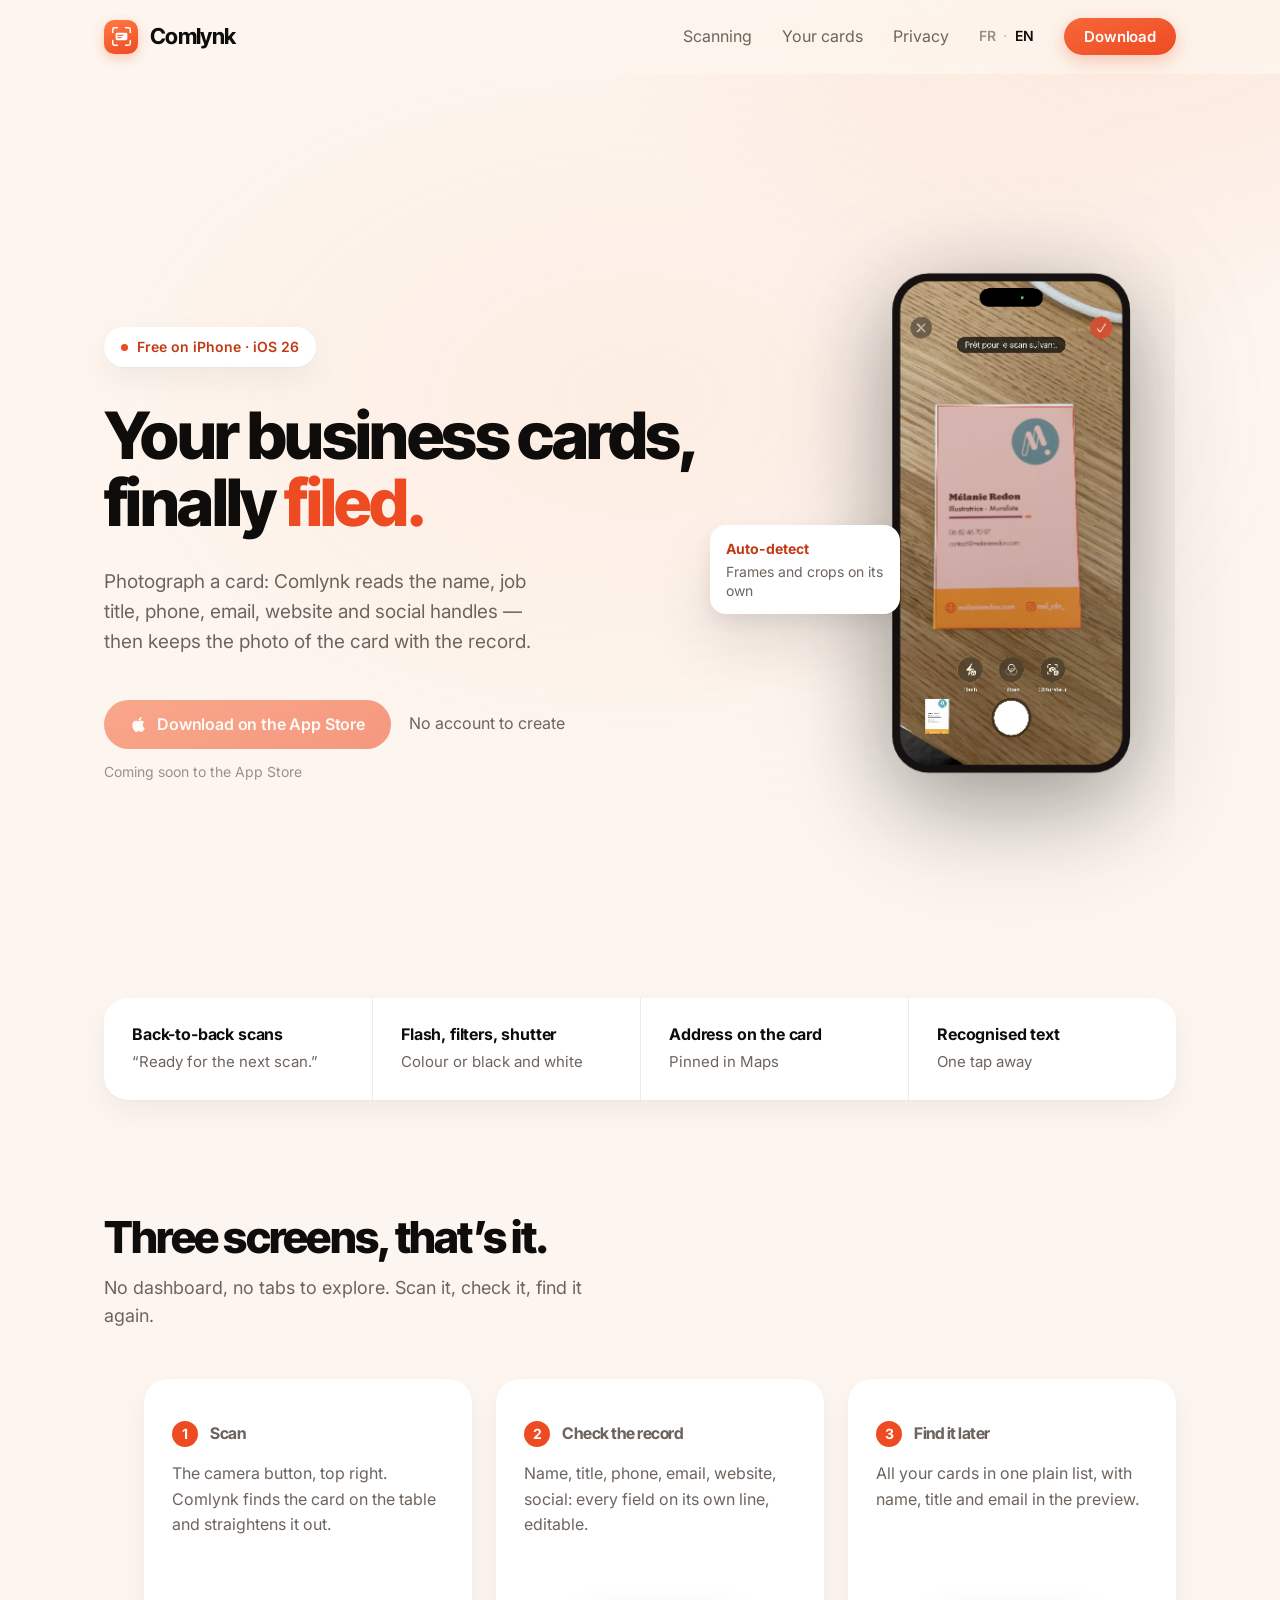
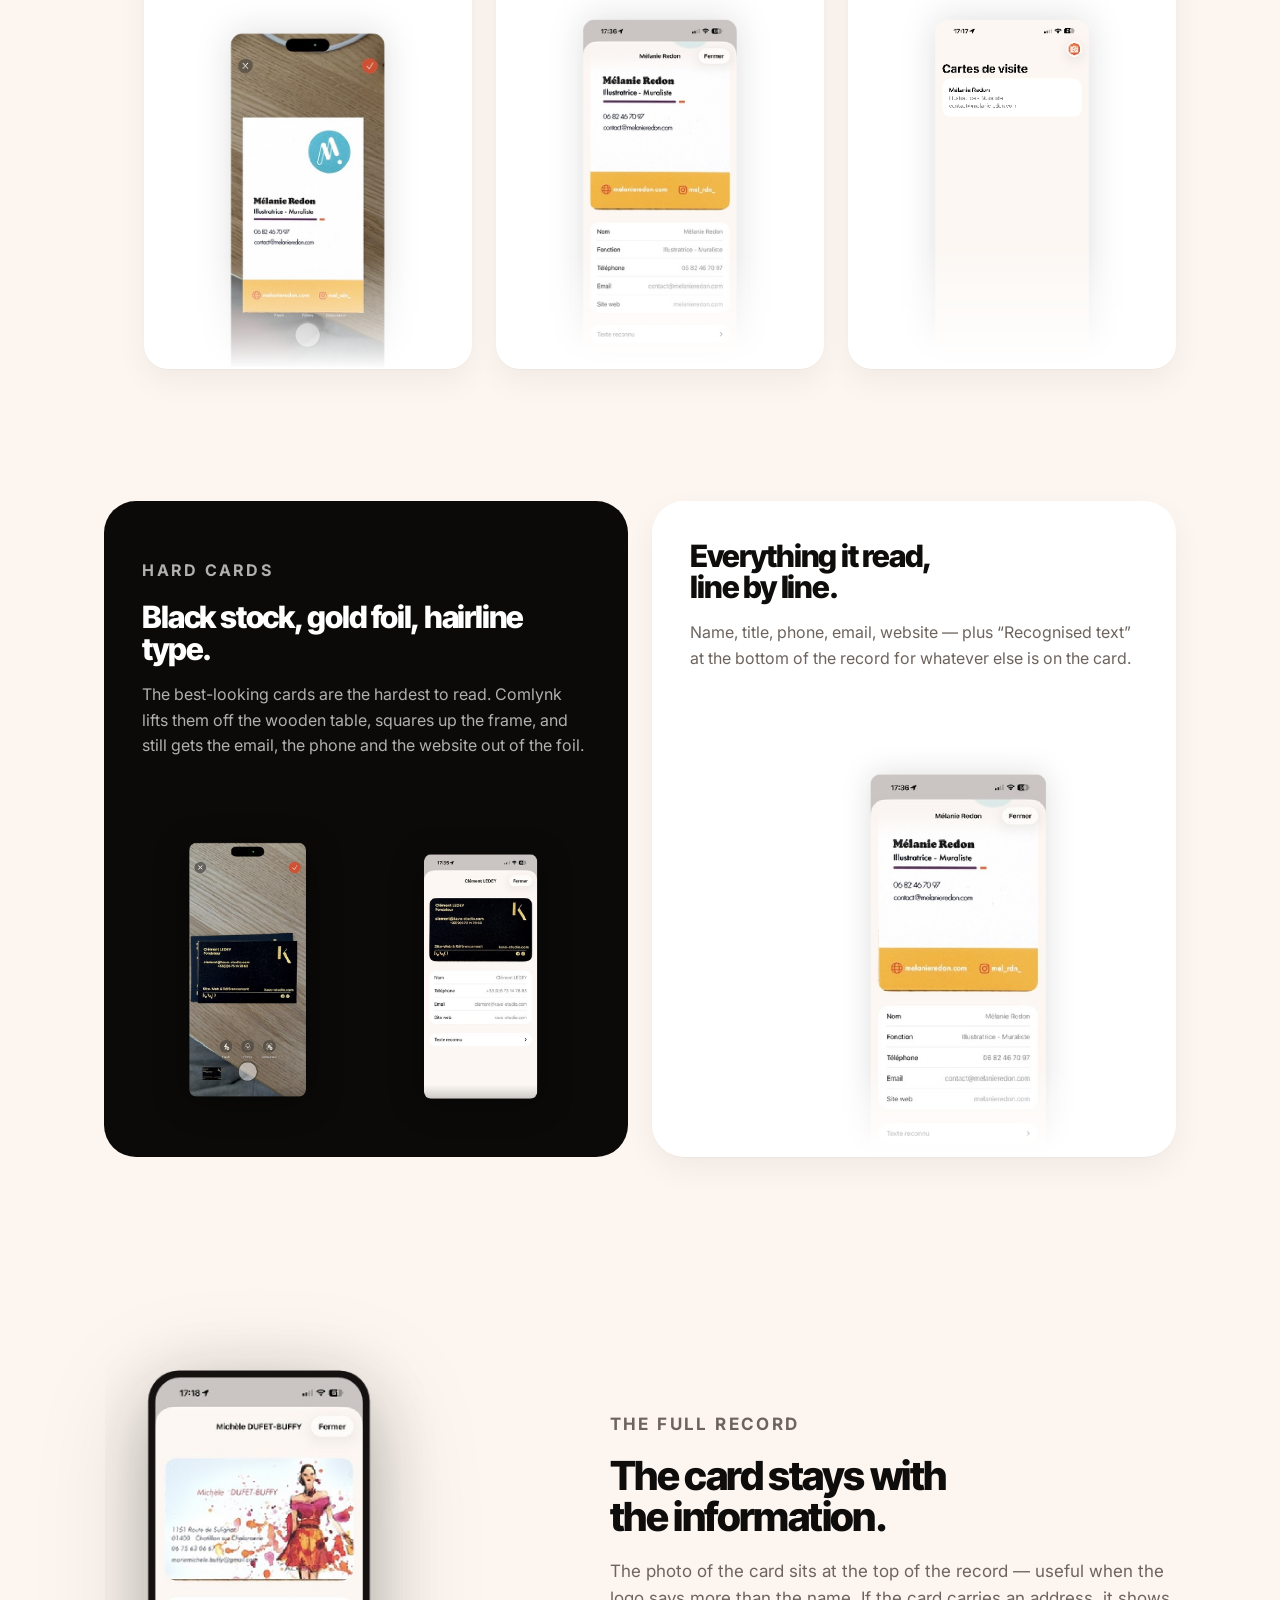
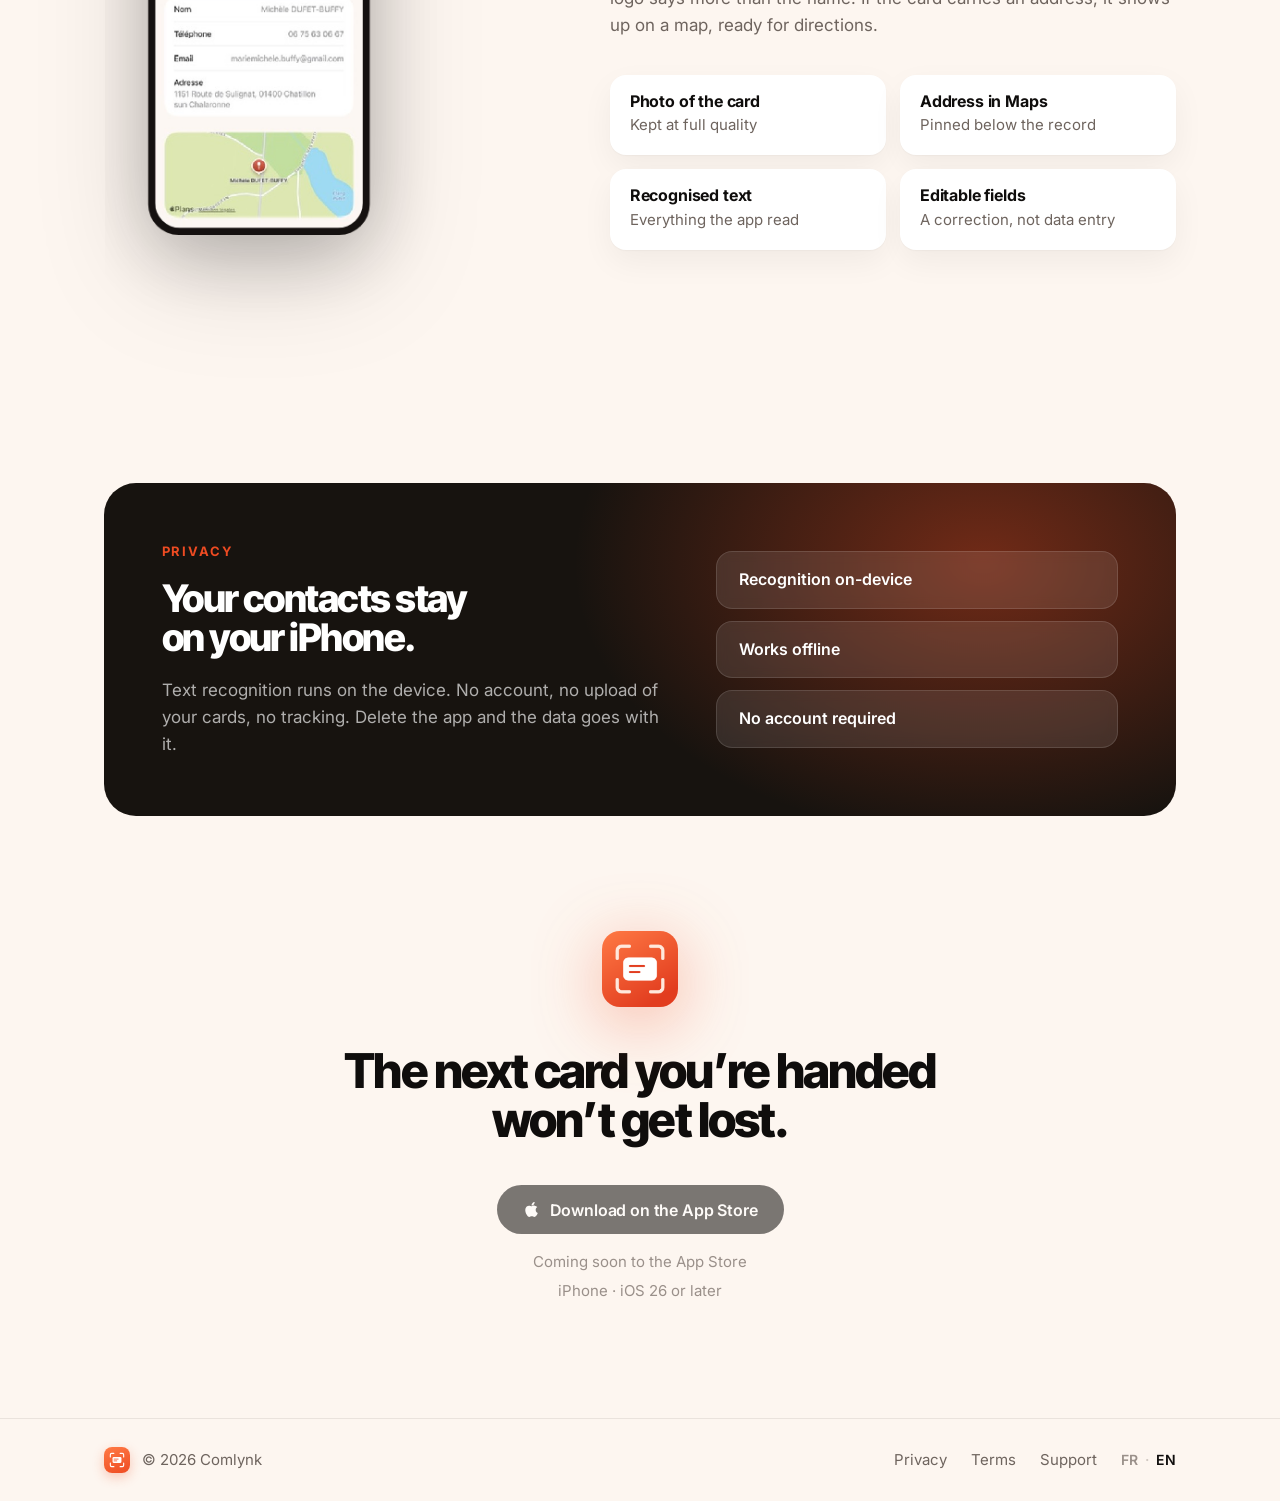
==== en/index.html @ ef7f2f1d "Landing page Comlynk en français et en anglais Site statique (HTML + CSS, sans build) destiné à GitH" ====
<!doctype html>
<html lang="en">
  <head>
    <meta charset="utf-8" />
    <meta name="viewport" content="width=device-width, initial-scale=1" />
    <title>Comlynk — Your business cards, finally filed</title>
    <meta
      name="description"
      content="Photograph a business card: Comlynk reads the name, job title, phone, email and website, then keeps the photo with the record. On iPhone, with no account."
    />

    <link rel="canonical" href="https://kesprit.github.io/comlynk/en/" />
    <link rel="alternate" hreflang="fr" href="https://kesprit.github.io/comlynk/fr/" />
    <link rel="alternate" hreflang="en" href="https://kesprit.github.io/comlynk/en/" />
    <link rel="alternate" hreflang="x-default" href="https://kesprit.github.io/comlynk/" />

    <meta property="og:type" content="website" />
    <meta property="og:locale" content="en_GB" />
    <meta property="og:locale:alternate" content="fr_FR" />
    <meta property="og:site_name" content="Comlynk" />
    <meta property="og:title" content="Comlynk — Your business cards, finally filed" />
    <meta
      property="og:description"
      content="Photograph a card: Comlynk reads the name, job title, phone, email and website, then keeps the photo of the card with the record."
    />
    <meta property="og:url" content="https://kesprit.github.io/comlynk/en/" />
    <meta property="og:image" content="https://kesprit.github.io/comlynk/assets/img/og-en.png" />
    <meta property="og:image:width" content="1200" />
    <meta property="og:image:height" content="630" />
    <meta name="twitter:card" content="summary_large_image" />

    <meta name="theme-color" content="#fdf6f0" />
    <link rel="icon" href="../favicon.png" sizes="32x32" />
    <link rel="apple-touch-icon" href="../assets/img/apple-touch-icon.png" />

    <link rel="preconnect" href="https://fonts.googleapis.com" />
    <link rel="preconnect" href="https://fonts.gstatic.com" crossorigin />
    <link
      href="https://fonts.googleapis.com/css2?family=Inter+Tight:wght@700;800&family=Inter:wght@400;500;600;700&display=swap"
      rel="stylesheet"
    />
    <link rel="stylesheet" href="../assets/css/site.css" />
  </head>

  <body>
    <a class="skip-link" href="#main">Skip to content</a>

    <!-- ===================================================================
         En-tête
         =================================================================== -->
    <header class="site-header">
      <div class="container header-inner">
        <a class="brand" href="./" aria-label="Comlynk, home">
          <span class="brand-mark" aria-hidden="true">
            <svg viewBox="14 14 72 72" fill="none" xmlns="http://www.w3.org/2000/svg">
              <g stroke="#fff" stroke-width="5" stroke-linecap="round" stroke-linejoin="round">
                <path d="M20 36V26a6 6 0 0 1 6-6h10" />
                <path d="M64 20h10a6 6 0 0 1 6 6v10" />
                <path d="M80 64v10a6 6 0 0 1-6 6H64" />
                <path d="M36 80H26a6 6 0 0 1-6-6V64" />
              </g>
              <rect x="30" y="37" width="40" height="26" rx="5" fill="#fff" />
              <path
                d="M37 46h18M37 54h12"
                stroke="#ee4b22"
                stroke-width="3.4"
                stroke-linecap="round"
              />
            </svg>
          </span>
          <span>Comlynk</span>
        </a>

        <nav class="site-nav" aria-label="Primary">
          <a class="nav-link" href="#scanning">Scanning</a>
          <a class="nav-link" href="#cards">Your cards</a>
          <a class="nav-link" href="#privacy">Privacy</a>

          <p class="lang">
            <a href="../fr/" hreflang="fr" lang="fr">FR</a>
            <span class="sep" aria-hidden="true">·</span>
            <span aria-current="true">EN</span>
          </p>

          <a class="btn btn--primary btn--small" href="#download">Download</a>
        </nav>
      </div>
    </header>

    <main id="main">
      <!-- =================================================================
           Héro
           ================================================================= -->
      <section class="hero">
        <div class="container hero-grid">
          <div class="hero-copy">
            <p class="badge">Free on iPhone · iOS 26</p>

            <h1>Your business cards,<br />finally <span class="accent">filed.</span></h1>

            <p class="hero-lede">
              Photograph a card: Comlynk reads the name, job title, phone, email, website and
              social handles — then keeps the photo of the card with the record.
            </p>

            <div class="hero-cta">
              <button class="btn btn--primary" type="button" data-store disabled>
                <svg viewBox="0 0 384 512" fill="currentColor" aria-hidden="true">
                  <path
                    d="M318.7 268.7c-.2-36.7 16.4-64.4 50-84.8-18.8-26.9-47.2-41.7-84.7-44.6-35.5-2.8-74.3 20.7-88.5 20.7-15 0-49.4-19.7-76.4-19.7C63.3 141.2 4 184.8 4 273.5q0 39.3 14.4 81.2c12.8 36.7 59 126.7 107.2 125.2 25.2-.6 43-17.9 75.8-17.9 31.8 0 48.3 17.9 76.4 17.9 48.6-.7 90.4-82.5 102.6-119.3-65.2-30.7-61.7-90-61.7-91.9zm-56.6-164.2c27.3-32.4 24.8-61.9 24-72.5-24.1 1.4-52 16.4-67.9 34.9-17.5 19.8-27.8 44.3-25.6 71.9 26.1 2 49.9-11.4 69.5-34.3z"
                  />
                </svg>
                Download on the App Store
              </button>
              <p class="cta-note">No account to create</p>
            </div>

            <p class="cta-soon" data-store-soon>Coming soon to the App Store</p>
          </div>

          <div class="hero-media">
            <img
              src="../assets/img/hero-scan.png"
              width="447"
              height="806"
              alt="An iPhone photographs a business card lying on a wooden table; Comlynk detects the card and shows “Ready for the next scan”."
              fetchpriority="high"
            />
            <p class="hero-tip">
              <strong>Auto-detect</strong>
              <span>Frames and crops on its own</span>
            </p>
          </div>
        </div>
      </section>

      <!-- =================================================================
           Bande de spécifications
           ================================================================= -->
      <section class="specs">
        <div class="container">
          <ul class="spec-grid">
            <li>
              <h3>Back-to-back scans</h3>
              <p>“Ready for the next scan.”</p>
            </li>
            <li>
              <h3>Flash, filters, shutter</h3>
              <p>Colour or black and white</p>
            </li>
            <li>
              <h3>Address on the card</h3>
              <p>Pinned in Maps</p>
            </li>
            <li>
              <h3>Recognised text</h3>
              <p>One tap away</p>
            </li>
          </ul>
        </div>
      </section>

      <!-- =================================================================
           Trois écrans
           ================================================================= -->
      <section class="steps" id="scanning">
        <div class="container">
          <h2 class="section-title">Three screens, that’s it.</h2>
          <p class="section-sub">
            No dashboard, no tabs to explore. Scan it, check it, find it again.
          </p>

          <ol class="step-grid">
            <li class="step-card">
              <p class="step-head"><span class="step-num" aria-hidden="true">1</span>Scan</p>
              <p>
                The camera button, top right. Comlynk finds the card on the table and straightens
                it out.
              </p>
              <figure class="step-shot">
                <img
                  src="../assets/img/step-scan.png"
                  width="285"
                  height="445"
                  alt="The scanning screen: a white business card on a wooden table, outlined by the app."
                  loading="lazy"
                />
              </figure>
            </li>

            <li class="step-card">
              <p class="step-head">
                <span class="step-num" aria-hidden="true">2</span>Check the record
              </p>
              <p>
                Name, title, phone, email, website, social: every field on its own line, editable.
              </p>
              <figure class="step-shot">
                <img
                  src="../assets/img/step-record.png"
                  width="285"
                  height="462"
                  alt="A contact record: the photo of the card at the top, then the name, job title, phone, email and website."
                  loading="lazy"
                />
              </figure>
            </li>

            <li class="step-card">
              <p class="step-head">
                <span class="step-num" aria-hidden="true">3</span>Find it later
              </p>
              <p>All your cards in one plain list, with name, title and email in the preview.</p>
              <figure class="step-shot">
                <img
                  src="../assets/img/step-list.png"
                  width="285"
                  height="462"
                  alt="The business card list: each row shows the name, job title and email."
                  loading="lazy"
                />
              </figure>
            </li>
          </ol>
        </div>
      </section>

      <!-- =================================================================
           Cartes difficiles + texte reconnu
           ================================================================= -->
      <section class="reading">
        <div class="container reading-grid">
          <article class="panel panel-dark">
            <p class="eyebrow">Hard cards</p>
            <h2>Black stock, gold foil, hairline type.</h2>
            <p>
              The best-looking cards are the hardest to read. Comlynk lifts them off the wooden
              table, squares up the frame, and still gets the email, the phone and the website out
              of the foil.
            </p>
            <div class="panel-shots">
              <img
                src="../assets/img/hard-scan.png"
                width="320"
                height="537"
                alt="Scanning a black business card with gold lettering, lying on a wooden table."
                loading="lazy"
              />
              <img
                src="../assets/img/hard-record.png"
                width="332"
                height="537"
                alt="The resulting record: name, phone, email and website pulled out of the gold-foil card."
                loading="lazy"
              />
            </div>
          </article>

          <article class="panel panel-light">
            <h2>Everything it read,<br />line by line.</h2>
            <p>
              Name, title, phone, email, website — plus “Recognised text” at the bottom of the
              record for whatever else is on the card.
            </p>
            <div class="panel-shots panel-shots--single">
              <img
                src="../assets/img/record-full.png"
                width="364"
                height="591"
                alt="A full record with the photo of the card, the detected fields and the “Recognised text” link."
                loading="lazy"
              />
            </div>
          </article>
        </div>
      </section>

      <!-- =================================================================
           La fiche complète
           ================================================================= -->
      <section class="record" id="cards">
        <div class="container record-grid">
          <figure class="record-media">
            <img
              src="../assets/img/record-map.png"
              width="411"
              height="752"
              alt="A record showing the photo of an illustrated card, the contact details, then the address pinned on a map."
              loading="lazy"
            />
          </figure>

          <div class="record-copy">
            <p class="eyebrow">The full record</p>
            <h2>The card stays with<br />the information.</h2>
            <p>
              The photo of the card sits at the top of the record — useful when the logo says more
              than the name. If the card carries an address, it shows up on a map, ready for
              directions.
            </p>

            <ul class="mini-grid">
              <li>
                <h3>Photo of the card</h3>
                <p>Kept at full quality</p>
              </li>
              <li>
                <h3>Address in Maps</h3>
                <p>Pinned below the record</p>
              </li>
              <li>
                <h3>Recognised text</h3>
                <p>Everything the app read</p>
              </li>
              <li>
                <h3>Editable fields</h3>
                <p>A correction, not data entry</p>
              </li>
            </ul>
          </div>
        </div>
      </section>

      <!-- =================================================================
           Confidentialité
           ================================================================= -->
      <section class="privacy" id="privacy">
        <div class="container">
          <div class="privacy-panel">
            <div>
              <p class="eyebrow">Privacy</p>
              <h2>Your contacts stay<br />on your iPhone.</h2>
              <p>
                Text recognition runs on the device. No account, no upload of your cards, no
                tracking. Delete the app and the data goes with it.
              </p>
            </div>

            <ul class="chips">
              <li>Recognition on-device</li>
              <li>Works offline</li>
              <li>No account required</li>
            </ul>
          </div>
        </div>
      </section>

      <!-- =================================================================
           Appel final
           ================================================================= -->
      <section class="final" id="download">
        <div class="container">
          <img
            class="final-icon"
            src="../assets/img/icon-512.png"
            width="512"
            height="512"
            alt=""
            loading="lazy"
          />

          <h2>The next card you’re handed<br />won’t get lost.</h2>

          <button class="btn btn--dark" type="button" data-store disabled>
            <svg viewBox="0 0 384 512" fill="currentColor" aria-hidden="true">
              <path
                d="M318.7 268.7c-.2-36.7 16.4-64.4 50-84.8-18.8-26.9-47.2-41.7-84.7-44.6-35.5-2.8-74.3 20.7-88.5 20.7-15 0-49.4-19.7-76.4-19.7C63.3 141.2 4 184.8 4 273.5q0 39.3 14.4 81.2c12.8 36.7 59 126.7 107.2 125.2 25.2-.6 43-17.9 75.8-17.9 31.8 0 48.3 17.9 76.4 17.9 48.6-.7 90.4-82.5 102.6-119.3-65.2-30.7-61.7-90-61.7-91.9zm-56.6-164.2c27.3-32.4 24.8-61.9 24-72.5-24.1 1.4-52 16.4-67.9 34.9-17.5 19.8-27.8 44.3-25.6 71.9 26.1 2 49.9-11.4 69.5-34.3z"
              />
            </svg>
            Download on the App Store
          </button>

          <p class="final-note" data-store-soon>Coming soon to the App Store</p>
          <p class="final-note">iPhone · iOS 26 or later</p>
        </div>
      </section>
    </main>

    <!-- ===================================================================
         Pied de page
         =================================================================== -->
    <footer class="site-footer">
      <div class="container footer-inner">
        <p class="footer-brand">
          <span class="brand-mark" aria-hidden="true">
            <svg viewBox="14 14 72 72" fill="none" xmlns="http://www.w3.org/2000/svg">
              <g stroke="#fff" stroke-width="5" stroke-linecap="round" stroke-linejoin="round">
                <path d="M20 36V26a6 6 0 0 1 6-6h10" />
                <path d="M64 20h10a6 6 0 0 1 6 6v10" />
                <path d="M80 64v10a6 6 0 0 1-6 6H64" />
                <path d="M36 80H26a6 6 0 0 1-6-6V64" />
              </g>
              <rect x="30" y="37" width="40" height="26" rx="5" fill="#fff" />
              <path
                d="M37 46h18M37 54h12"
                stroke="#ee4b22"
                stroke-width="3.4"
                stroke-linecap="round"
              />
            </svg>
          </span>
          © 2026 Comlynk
        </p>

        <nav class="footer-links" aria-label="Footer">
          <a href="privacy.html">Privacy</a>
          <a href="terms.html">Terms</a>
          <a href="support.html">Support</a>
          <span class="lang">
            <a href="../fr/" hreflang="fr" lang="fr">FR</a>
            <span class="sep" aria-hidden="true">·</span>
            <span aria-current="true">EN</span>
          </span>
        </nav>
      </div>
    </footer>

    <script src="../assets/js/site.js" defer></script>
  </body>
</html>
---- assets/css/site.css ----
/* ==========================================================================
   Comlynk — landing page
   Feuille unique, sans dépendance. Ordre : tokens, base, composants,
   sections (dans l'ordre de la page), responsive.
   ========================================================================== */

/* --------------------------------------------------------------------------
   1. Tokens
   -------------------------------------------------------------------------- */

:root {
  --cream: #fdf6f0;
  --cream-warm: #fbeade;
  --white: #ffffff;

  --ink: #0f0d0c;
  --ink-soft: #6e645e;
  --ink-mute: #9a908a;

  --coral: #ee4b22;
  --coral-deep: #c13a14;
  --coral-light: #ff7a45;

  --night: #0b0a09;
  --night-soft: #17130f;

  --line: rgba(15, 13, 12, 0.08);
  --line-strong: rgba(15, 13, 12, 0.12);

  --radius-xl: 32px;
  --radius-lg: 24px;
  --radius-md: 16px;
  --radius-sm: 12px;
  --radius-pill: 999px;

  --shadow-card: 0 1px 2px rgba(15, 13, 12, 0.04), 0 12px 32px rgba(15, 13, 12, 0.05);
  --shadow-float: 0 8px 20px rgba(15, 13, 12, 0.08), 0 32px 64px rgba(15, 13, 12, 0.1);

  --container: 1120px;
  --gutter: 24px;

  --font-display: "Inter Tight", "Helvetica Neue", Helvetica, Arial, sans-serif;
  --font-body: "Inter", -apple-system, BlinkMacSystemFont, "Segoe UI", Roboto,
    Helvetica, Arial, sans-serif;

  --section-gap: clamp(72px, 9vw, 128px);
}

/* --------------------------------------------------------------------------
   2. Base
   -------------------------------------------------------------------------- */

*,
*::before,
*::after {
  box-sizing: border-box;
}

html {
  scroll-behavior: smooth;
  /* Le header collant ne doit pas masquer la cible d'une ancre. */
  scroll-padding-top: 96px;
  -webkit-text-size-adjust: 100%;
}

body {
  margin: 0;
  background: var(--cream);
  color: var(--ink);
  font-family: var(--font-body);
  font-size: 17px;
  line-height: 1.6;
  -webkit-font-smoothing: antialiased;
  -moz-osx-font-smoothing: grayscale;
  overflow-x: hidden;
}

/* Halos chauds de la maquette : un en haut à droite, un au milieu. */
body::before {
  content: "";
  position: fixed;
  inset: 0;
  z-index: -1;
  pointer-events: none;
  background:
    radial-gradient(900px 620px at 88% -4%, rgba(255, 150, 105, 0.16), transparent 62%),
    radial-gradient(1100px 700px at 50% 44%, rgba(255, 170, 120, 0.1), transparent 60%);
}

img {
  max-width: 100%;
  height: auto;
  display: block;
}

a {
  color: inherit;
  text-decoration: none;
}

h1,
h2,
h3 {
  font-family: var(--font-display);
  font-weight: 800;
  letter-spacing: -0.04em;
  line-height: 1.02;
  margin: 0;
}

p {
  margin: 0;
}

ul {
  margin: 0;
  padding: 0;
  list-style: none;
}

:focus-visible {
  outline: 3px solid var(--coral);
  outline-offset: 3px;
  border-radius: 4px;
}

.container {
  width: 100%;
  max-width: var(--container);
  margin-inline: auto;
  padding-inline: var(--gutter);
}

.skip-link {
  position: absolute;
  left: -9999px;
  top: 0;
  z-index: 100;
  background: var(--ink);
  color: var(--white);
  padding: 12px 18px;
  border-radius: 0 0 var(--radius-sm) 0;
  font-weight: 600;
}

.skip-link:focus {
  left: 0;
}

.visually-hidden {
  position: absolute;
  width: 1px;
  height: 1px;
  margin: -1px;
  padding: 0;
  overflow: hidden;
  clip: rect(0 0 0 0);
  white-space: nowrap;
  border: 0;
}

/* --------------------------------------------------------------------------
   3. Composants
   -------------------------------------------------------------------------- */

/* Marque -------------------------------------------------------------- */

.brand {
  display: inline-flex;
  align-items: center;
  gap: 12px;
  font-family: var(--font-display);
  font-weight: 700;
  font-size: 22px;
  letter-spacing: -0.03em;
}

.brand-mark {
  width: 34px;
  height: 34px;
  flex: none;
  border-radius: 10px;
  background: linear-gradient(160deg, var(--coral-light), var(--coral));
  display: grid;
  place-items: center;
  box-shadow: 0 4px 12px rgba(238, 75, 34, 0.28);
}

.brand-mark svg {
  width: 21px;
  height: 21px;
}

/* Boutons -------------------------------------------------------------- */

.btn {
  display: inline-flex;
  align-items: center;
  justify-content: center;
  gap: 10px;
  font-family: var(--font-body);
  font-size: 16px;
  font-weight: 600;
  letter-spacing: -0.01em;
  line-height: 1;
  padding: 16px 26px;
  border: 0;
  border-radius: var(--radius-pill);
  cursor: pointer;
  transition: transform 0.18s ease, box-shadow 0.18s ease, background-color 0.18s ease;
}

.btn svg {
  width: 17px;
  height: 17px;
  flex: none;
}

.btn--primary {
  background: linear-gradient(160deg, #f6673a, var(--coral));
  color: var(--white);
  box-shadow: 0 6px 18px rgba(238, 75, 34, 0.28);
}

.btn--dark {
  background: var(--ink);
  color: var(--white);
  box-shadow: 0 6px 18px rgba(15, 13, 12, 0.22);
}

.btn--small {
  font-size: 15px;
  padding: 11px 20px;
}

a.btn:hover {
  transform: translateY(-1px);
}

a.btn--primary:hover {
  box-shadow: 0 10px 24px rgba(238, 75, 34, 0.34);
}

a.btn--dark:hover {
  box-shadow: 0 10px 24px rgba(15, 13, 12, 0.28);
}

/* Le bouton App Store tant que l'app n'est pas publiée : même allure,
   mais inerte. Voir assets/js/site.js pour le basculer en lien. */
.btn[disabled] {
  cursor: default;
  opacity: 0.55;
  box-shadow: none;
}

/* Sélecteur de langue --------------------------------------------------- */

.lang {
  display: inline-flex;
  align-items: center;
  gap: 7px;
  font-size: 14px;
  font-weight: 600;
  color: var(--ink-mute);
  letter-spacing: 0.02em;
}

.lang a:hover {
  color: var(--ink);
}

.lang [aria-current="true"] {
  color: var(--ink);
}

.lang .sep {
  opacity: 0.45;
}

/* Surtitres et titres de section ---------------------------------------- */

.eyebrow {
  font-size: 13px;
  font-weight: 700;
  letter-spacing: 0.14em;
  text-transform: uppercase;
  color: var(--coral);
  margin-bottom: 18px;
}

.section-title {
  font-size: clamp(2rem, 4vw, 2.75rem);
}

.section-sub {
  margin-top: 14px;
  max-width: 44ch;
  font-size: 18px;
  color: var(--ink-soft);
}

/* Cartes ---------------------------------------------------------------- */

.card {
  background: var(--white);
  border-radius: var(--radius-lg);
  box-shadow: var(--shadow-card);
}

/* --------------------------------------------------------------------------
   4. En-tête
   -------------------------------------------------------------------------- */

.site-header {
  position: sticky;
  top: 0;
  z-index: 40;
  background: rgba(253, 246, 240, 0.82);
  backdrop-filter: saturate(180%) blur(14px);
  -webkit-backdrop-filter: saturate(180%) blur(14px);
  border-bottom: 1px solid transparent;
}

.header-inner {
  display: flex;
  align-items: center;
  justify-content: space-between;
  gap: 24px;
  padding-block: 18px;
}

.site-nav {
  display: flex;
  align-items: center;
  gap: 30px;
}

.site-nav .nav-link {
  font-size: 16px;
  color: var(--ink-soft);
  transition: color 0.15s ease;
}

.site-nav .nav-link:hover {
  color: var(--ink);
}

/* --------------------------------------------------------------------------
   5. Héro
   -------------------------------------------------------------------------- */

.hero {
  padding-top: clamp(52px, 8vw, 112px);
  padding-bottom: clamp(40px, 5vw, 64px);
}

.hero-grid {
  display: grid;
  grid-template-columns: minmax(0, 1.2fr) minmax(0, 0.78fr);
  align-items: center;
  gap: clamp(32px, 4vw, 60px);
}

.badge {
  display: inline-flex;
  align-items: center;
  gap: 9px;
  background: var(--white);
  color: var(--coral-deep);
  font-size: 14px;
  font-weight: 600;
  padding: 9px 17px;
  border-radius: var(--radius-pill);
  box-shadow: var(--shadow-card);
  margin-bottom: clamp(24px, 3vw, 36px);
}

.badge::before {
  content: "";
  width: 7px;
  height: 7px;
  border-radius: 50%;
  background: var(--coral);
  flex: none;
}

.hero h1 {
  font-size: clamp(2.25rem, 5.1vw, 4.125rem);
}

.hero h1 .accent {
  color: var(--coral);
}

.hero-lede {
  margin-top: clamp(20px, 2.4vw, 30px);
  max-width: 37ch;
  font-size: clamp(17px, 1.5vw, 19px);
  color: var(--ink-soft);
}

.hero-cta {
  margin-top: clamp(28px, 3.4vw, 42px);
  display: flex;
  align-items: center;
  flex-wrap: wrap;
  gap: 18px;
}

.cta-note {
  font-size: 16px;
  color: var(--ink-soft);
}

.cta-soon {
  margin-top: 12px;
  font-size: 14px;
  color: var(--ink-mute);
}

/* Visuel du héro : le mockup déborde légèrement vers le bas, comme dans
   la maquette, avec l'étiquette « Détection auto » qui mord dessus. */
.hero-media {
  position: relative;
  justify-self: end;
  width: min(114%, 420px);
}

.hero-media img {
  width: 100%;
  filter: drop-shadow(0 30px 60px rgba(15, 13, 12, 0.18));
}

.hero-tip {
  position: absolute;
  left: -46px;
  top: 46%;
  max-width: 190px;
  background: var(--white);
  border-radius: var(--radius-md);
  padding: 13px 16px;
  box-shadow: var(--shadow-float);
}

.hero-tip strong {
  display: block;
  font-size: 14px;
  color: var(--coral-deep);
  margin-bottom: 3px;
}

.hero-tip span {
  display: block;
  font-size: 14px;
  line-height: 1.35;
  color: var(--ink-soft);
}

/* --------------------------------------------------------------------------
   6. Bande de spécifications
   -------------------------------------------------------------------------- */

.specs {
  padding-bottom: var(--section-gap);
}

.spec-grid {
  display: grid;
  grid-template-columns: repeat(4, minmax(0, 1fr));
  background: var(--white);
  border-radius: var(--radius-lg);
  box-shadow: var(--shadow-card);
  overflow: hidden;
}

.spec-grid li {
  padding: 26px 28px;
  border-left: 1px solid var(--line);
}

.spec-grid li:first-child {
  border-left: 0;
}

.spec-grid h3 {
  font-family: var(--font-body);
  font-size: 16px;
  font-weight: 700;
  letter-spacing: -0.01em;
  line-height: 1.3;
}

.spec-grid p {
  margin-top: 5px;
  font-size: 15px;
  color: var(--ink-soft);
}

/* --------------------------------------------------------------------------
   7. Trois écrans
   -------------------------------------------------------------------------- */

.steps {
  padding-bottom: var(--section-gap);
}

.step-grid {
  margin-top: clamp(32px, 4vw, 48px);
  display: grid;
  grid-template-columns: repeat(3, minmax(0, 1fr));
  gap: clamp(16px, 2vw, 24px);
}

.step-card {
  background: var(--white);
  border-radius: var(--radius-lg);
  box-shadow: var(--shadow-card);
  padding: 28px 28px 0;
  display: flex;
  flex-direction: column;
  overflow: hidden;
}

.step-head {
  display: flex;
  align-items: center;
  gap: 12px;
  font-family: var(--font-display);
  font-size: 20px;
  font-weight: 700;
  letter-spacing: -0.03em;
}

.step-num {
  width: 26px;
  height: 26px;
  flex: none;
  border-radius: 50%;
  background: var(--coral);
  color: var(--white);
  font-family: var(--font-body);
  font-size: 14px;
  font-weight: 700;
  display: grid;
  place-items: center;
  letter-spacing: 0;
}

.step-card > p {
  margin-top: 14px;
  font-size: 16px;
  color: var(--ink-soft);
}

.step-shot {
  margin: 26px 0 0;
  flex: 1;
  display: flex;
  justify-content: center;
  align-items: flex-end;
  /* Les captures se fondent dans le bas de la carte, comme la maquette. */
  -webkit-mask-image: linear-gradient(to bottom, #000 72%, transparent 100%);
  mask-image: linear-gradient(to bottom, #000 72%, transparent 100%);
}

.step-shot img {
  width: min(100%, 250px);
  border-radius: 18px 18px 0 0;
}

/* --------------------------------------------------------------------------
   8. Cartes difficiles / tout ce que l'app a lu
   -------------------------------------------------------------------------- */

.reading {
  padding-bottom: var(--section-gap);
}

.reading-grid {
  display: grid;
  grid-template-columns: minmax(0, 1fr) minmax(0, 1fr);
  gap: clamp(16px, 2vw, 24px);
  align-items: stretch;
}

.panel {
  border-radius: var(--radius-xl);
  padding: clamp(28px, 3vw, 40px) clamp(28px, 3vw, 40px) 0;
  display: flex;
  flex-direction: column;
  overflow: hidden;
}

.panel h2 {
  font-size: clamp(1.6rem, 2.4vw, 2rem);
}

.panel > p {
  margin-top: 18px;
  font-size: 16px;
  max-width: 48ch;
}

.panel-dark {
  background: var(--night);
  color: var(--white);
}

.panel-dark > p {
  color: rgba(255, 255, 255, 0.68);
}

.panel-light {
  background: var(--white);
  box-shadow: var(--shadow-card);
}

.panel-light > p {
  color: var(--ink-soft);
}

.panel-shots {
  margin: clamp(28px, 3vw, 40px) 0 0;
  flex: 1;
  display: flex;
  gap: 14px;
  align-items: flex-end;
  justify-content: center;
  -webkit-mask-image: linear-gradient(to bottom, #000 80%, transparent 100%);
  mask-image: linear-gradient(to bottom, #000 80%, transparent 100%);
}

.panel-shots img {
  width: min(48%, 220px);
  border-radius: 16px 16px 0 0;
}

.panel-shots--single {
  justify-content: flex-end;
  padding-right: clamp(0px, 4vw, 48px);
}

.panel-shots--single img {
  width: min(70%, 264px);
}

/* --------------------------------------------------------------------------
   9. La fiche complète
   -------------------------------------------------------------------------- */

.record {
  padding-bottom: var(--section-gap);
}

.record-grid {
  display: grid;
  grid-template-columns: minmax(0, 0.78fr) minmax(0, 1fr);
  gap: clamp(32px, 5vw, 72px);
  align-items: center;
}

.record-media {
  margin: 0;
}

.record-media img {
  width: min(100%, 380px);
  filter: drop-shadow(0 26px 52px rgba(15, 13, 12, 0.16));
}

.record-copy h2 {
  font-size: clamp(1.9rem, 3.4vw, 2.5rem);
}

.record-copy > p {
  margin-top: 20px;
  font-size: 17px;
  color: var(--ink-soft);
  max-width: 52ch;
}

.mini-grid {
  margin-top: clamp(26px, 3vw, 36px);
  display: grid;
  grid-template-columns: repeat(2, minmax(0, 1fr));
  gap: 14px;
}

.mini-grid li {
  background: var(--white);
  border-radius: var(--radius-md);
  box-shadow: var(--shadow-card);
  padding: 18px 20px;
}

.mini-grid h3 {
  font-family: var(--font-body);
  font-size: 16px;
  font-weight: 700;
  letter-spacing: -0.01em;
}

.mini-grid p {
  margin-top: 4px;
  font-size: 15px;
  color: var(--ink-soft);
}

/* --------------------------------------------------------------------------
   10. Confidentialité
   -------------------------------------------------------------------------- */

.privacy {
  padding-bottom: var(--section-gap);
}

.privacy-panel {
  position: relative;
  overflow: hidden;
  border-radius: var(--radius-xl);
  background: var(--night-soft);
  color: var(--white);
  padding: clamp(36px, 4.5vw, 60px);
  display: grid;
  grid-template-columns: minmax(0, 1fr) minmax(0, 0.8fr);
  gap: clamp(28px, 4vw, 56px);
  align-items: center;
}

/* Lueur corail dans le coin droit, comme la maquette. */
.privacy-panel::before {
  content: "";
  position: absolute;
  inset: 0;
  pointer-events: none;
  background: radial-gradient(
    620px 420px at 82% 24%,
    rgba(238, 75, 34, 0.42),
    transparent 66%
  );
}

.privacy-panel > * {
  position: relative;
}

.privacy-panel h2 {
  font-size: clamp(1.8rem, 3.2vw, 2.375rem);
}

.privacy-panel h2 + p {
  margin-top: 20px;
  font-size: 17px;
  color: rgba(255, 255, 255, 0.66);
  max-width: 46ch;
}

.chips {
  display: grid;
  gap: 12px;
}

.chips li {
  background: rgba(255, 255, 255, 0.1);
  border: 1px solid rgba(255, 255, 255, 0.12);
  border-radius: var(--radius-md);
  padding: 15px 22px;
  font-size: 16px;
  font-weight: 600;
  backdrop-filter: blur(6px);
  -webkit-backdrop-filter: blur(6px);
}

/* --------------------------------------------------------------------------
   11. Appel final
   -------------------------------------------------------------------------- */

.final {
  padding-bottom: var(--section-gap);
  text-align: center;
}

.final-icon {
  width: 76px;
  height: 76px;
  margin: 0 auto clamp(28px, 3.4vw, 40px);
  border-radius: 18px;
  filter: drop-shadow(0 14px 34px rgba(238, 75, 34, 0.38));
}

.final h2 {
  font-size: clamp(2rem, 4.2vw, 3rem);
}

.final .btn {
  margin-top: clamp(28px, 3.4vw, 40px);
}

.final-note {
  margin-top: 16px;
  font-size: 15px;
  color: var(--ink-mute);
}

.final-note + .final-note {
  margin-top: 5px;
}

/* --------------------------------------------------------------------------
   12. Pied de page
   -------------------------------------------------------------------------- */

.site-footer {
  border-top: 1px solid var(--line);
}

.footer-inner {
  display: flex;
  align-items: center;
  justify-content: space-between;
  flex-wrap: wrap;
  gap: 18px;
  padding-block: 28px;
}

.footer-brand {
  display: inline-flex;
  align-items: center;
  gap: 12px;
  font-size: 15px;
  color: var(--ink-soft);
}

.footer-brand .brand-mark {
  width: 26px;
  height: 26px;
  border-radius: 8px;
}

.footer-brand .brand-mark svg {
  width: 16px;
  height: 16px;
}

.footer-links {
  display: flex;
  align-items: center;
  flex-wrap: wrap;
  gap: 24px;
  font-size: 15px;
  color: var(--ink-soft);
}

.footer-links a:hover {
  color: var(--ink);
}

/* --------------------------------------------------------------------------
   13. Pages de texte (confidentialité, conditions, assistance)
   -------------------------------------------------------------------------- */

.prose {
  padding-top: clamp(48px, 6vw, 80px);
  padding-bottom: var(--section-gap);
  max-width: 760px;
}

.prose h1 {
  font-size: clamp(2.1rem, 4vw, 2.875rem);
}

.prose .updated {
  margin-top: 14px;
  font-size: 15px;
  color: var(--ink-mute);
}

.prose h2 {
  margin-top: clamp(36px, 4vw, 52px);
  font-size: clamp(1.3rem, 2.2vw, 1.5rem);
}

.prose p,
.prose li {
  margin-top: 16px;
  font-size: 17px;
  color: var(--ink-soft);
}

.prose ul {
  list-style: disc;
  padding-left: 22px;
}

.prose li {
  margin-top: 10px;
}

.prose a {
  color: var(--coral-deep);
  text-decoration: underline;
  text-underline-offset: 3px;
}

.prose .back {
  display: inline-block;
  margin-bottom: 28px;
  font-size: 15px;
  font-weight: 600;
  color: var(--ink-soft);
}

.prose .back:hover {
  color: var(--ink);
}

.prose .note {
  margin-top: 28px;
  padding: 20px 24px;
  background: var(--white);
  border-radius: var(--radius-md);
  box-shadow: var(--shadow-card);
  font-size: 16px;
}

/* --------------------------------------------------------------------------
   14. Responsive
   -------------------------------------------------------------------------- */

@media (max-width: 1000px) {
  .hero-grid,
  .record-grid {
    grid-template-columns: minmax(0, 1fr);
  }

  .hero-media {
    justify-self: center;
    width: min(100%, 360px);
  }

  .hero-tip {
    left: -30px;
  }

  .record-media {
    order: 2;
    justify-self: center;
  }

  .spec-grid {
    grid-template-columns: repeat(2, minmax(0, 1fr));
  }

  .spec-grid li:nth-child(odd) {
    border-left: 0;
  }

  .spec-grid li:nth-child(n + 3) {
    border-top: 1px solid var(--line);
  }

  .step-grid,
  .reading-grid,
  .privacy-panel {
    grid-template-columns: minmax(0, 1fr);
  }

  .panel-shots--single {
    justify-content: center;
    padding-right: 0;
  }
}

@media (max-width: 720px) {
  :root {
    --gutter: 20px;
  }

  body {
    font-size: 16px;
  }

  .site-nav .nav-link {
    display: none;
  }

  .site-nav {
    gap: 16px;
  }

  .hero {
    padding-top: 36px;
  }

  .hero-lede {
    max-width: none;
  }

  .hero-media {
    width: min(100%, 300px);
  }

  .hero-tip {
    left: -8px;
    top: 34%;
    max-width: 186px;
    padding: 12px 15px;
  }

  .hero-tip strong,
  .hero-tip span {
    font-size: 14px;
  }

  .mini-grid {
    grid-template-columns: minmax(0, 1fr);
  }

  .footer-inner {
    flex-direction: column;
    align-items: flex-start;
  }

  .footer-links {
    gap: 18px;
  }
}

@media (max-width: 420px) {
  .spec-grid {
    grid-template-columns: minmax(0, 1fr);
  }

  .spec-grid li {
    border-left: 0;
  }

  .spec-grid li + li {
    border-top: 1px solid var(--line);
  }
}

/* --------------------------------------------------------------------------
   15. Préférences système
   -------------------------------------------------------------------------- */

@media (prefers-reduced-motion: reduce) {
  html {
    scroll-behavior: auto;
  }

  *,
  *::before,
  *::after {
    animation-duration: 0.01ms !important;
    animation-iteration-count: 1 !important;
    transition-duration: 0.01ms !important;
  }
}

@media print {
  body::before,
  .site-header {
    display: none;
  }
}
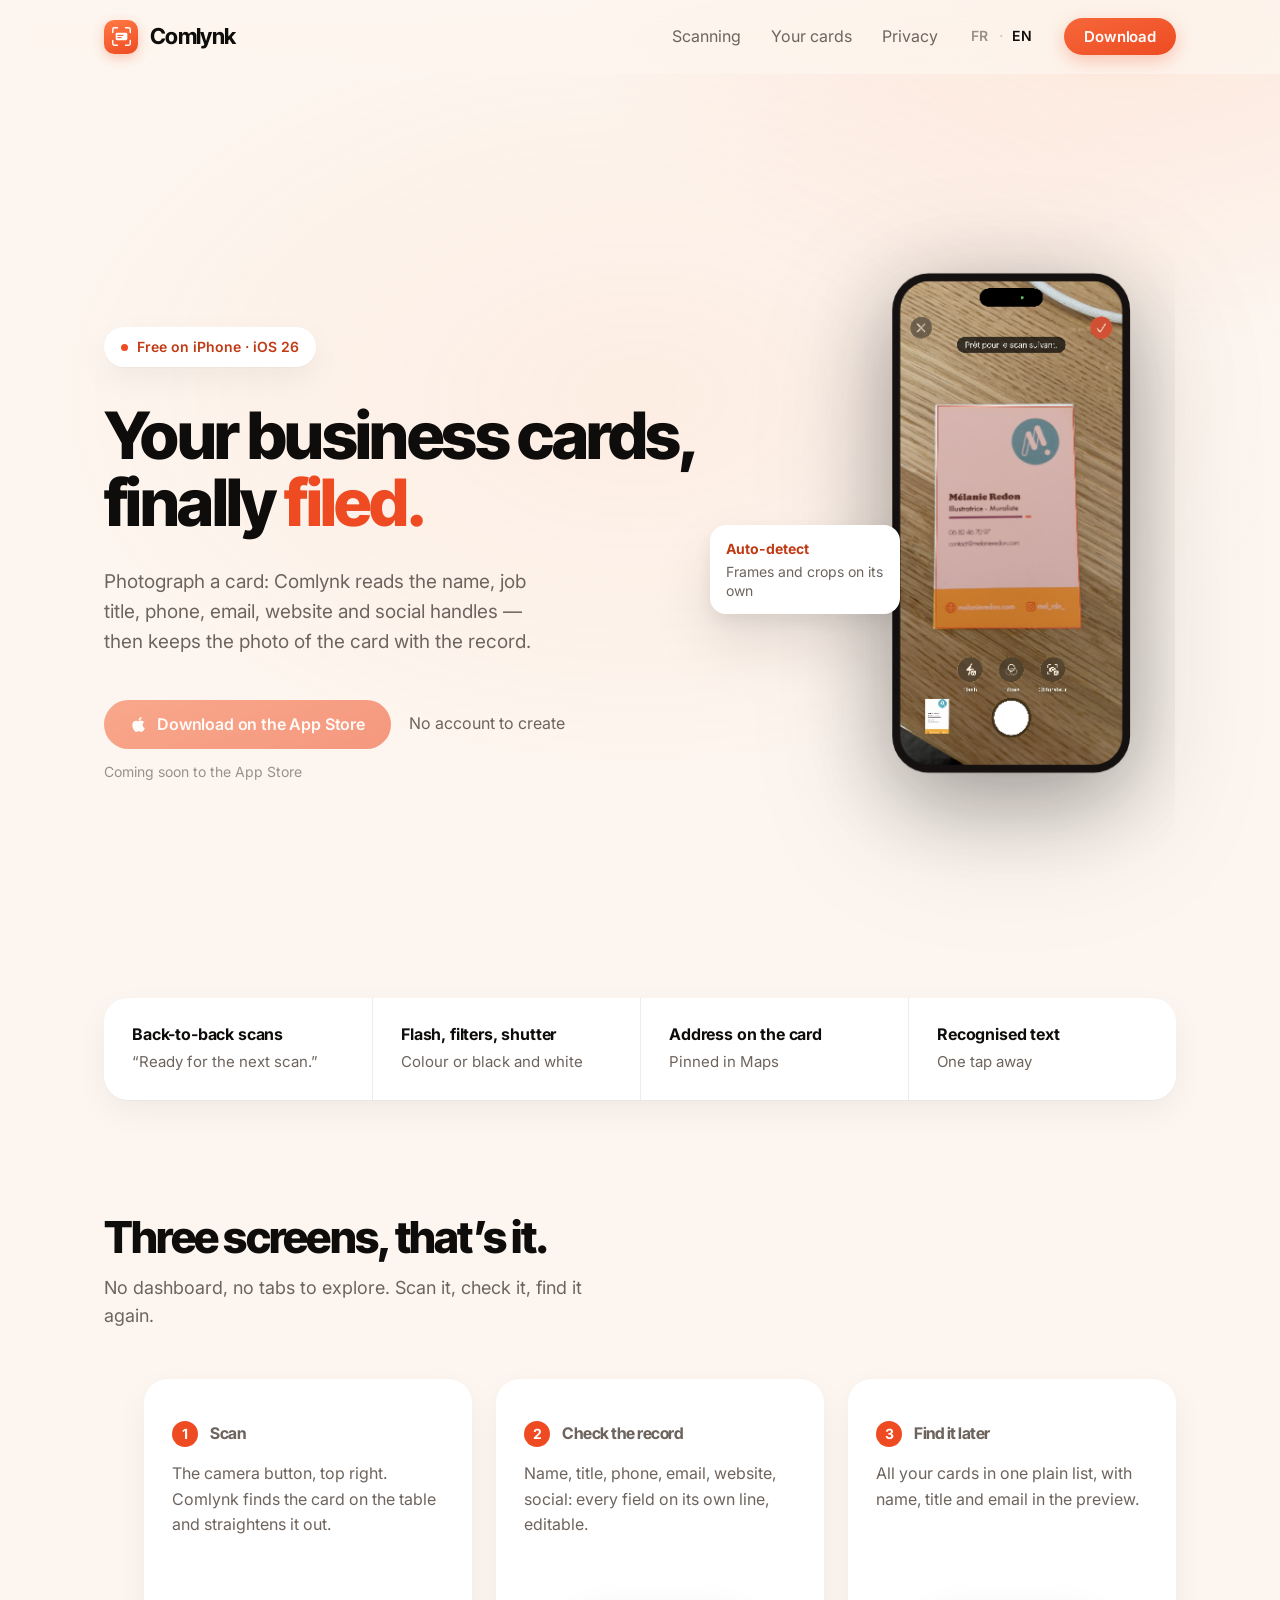
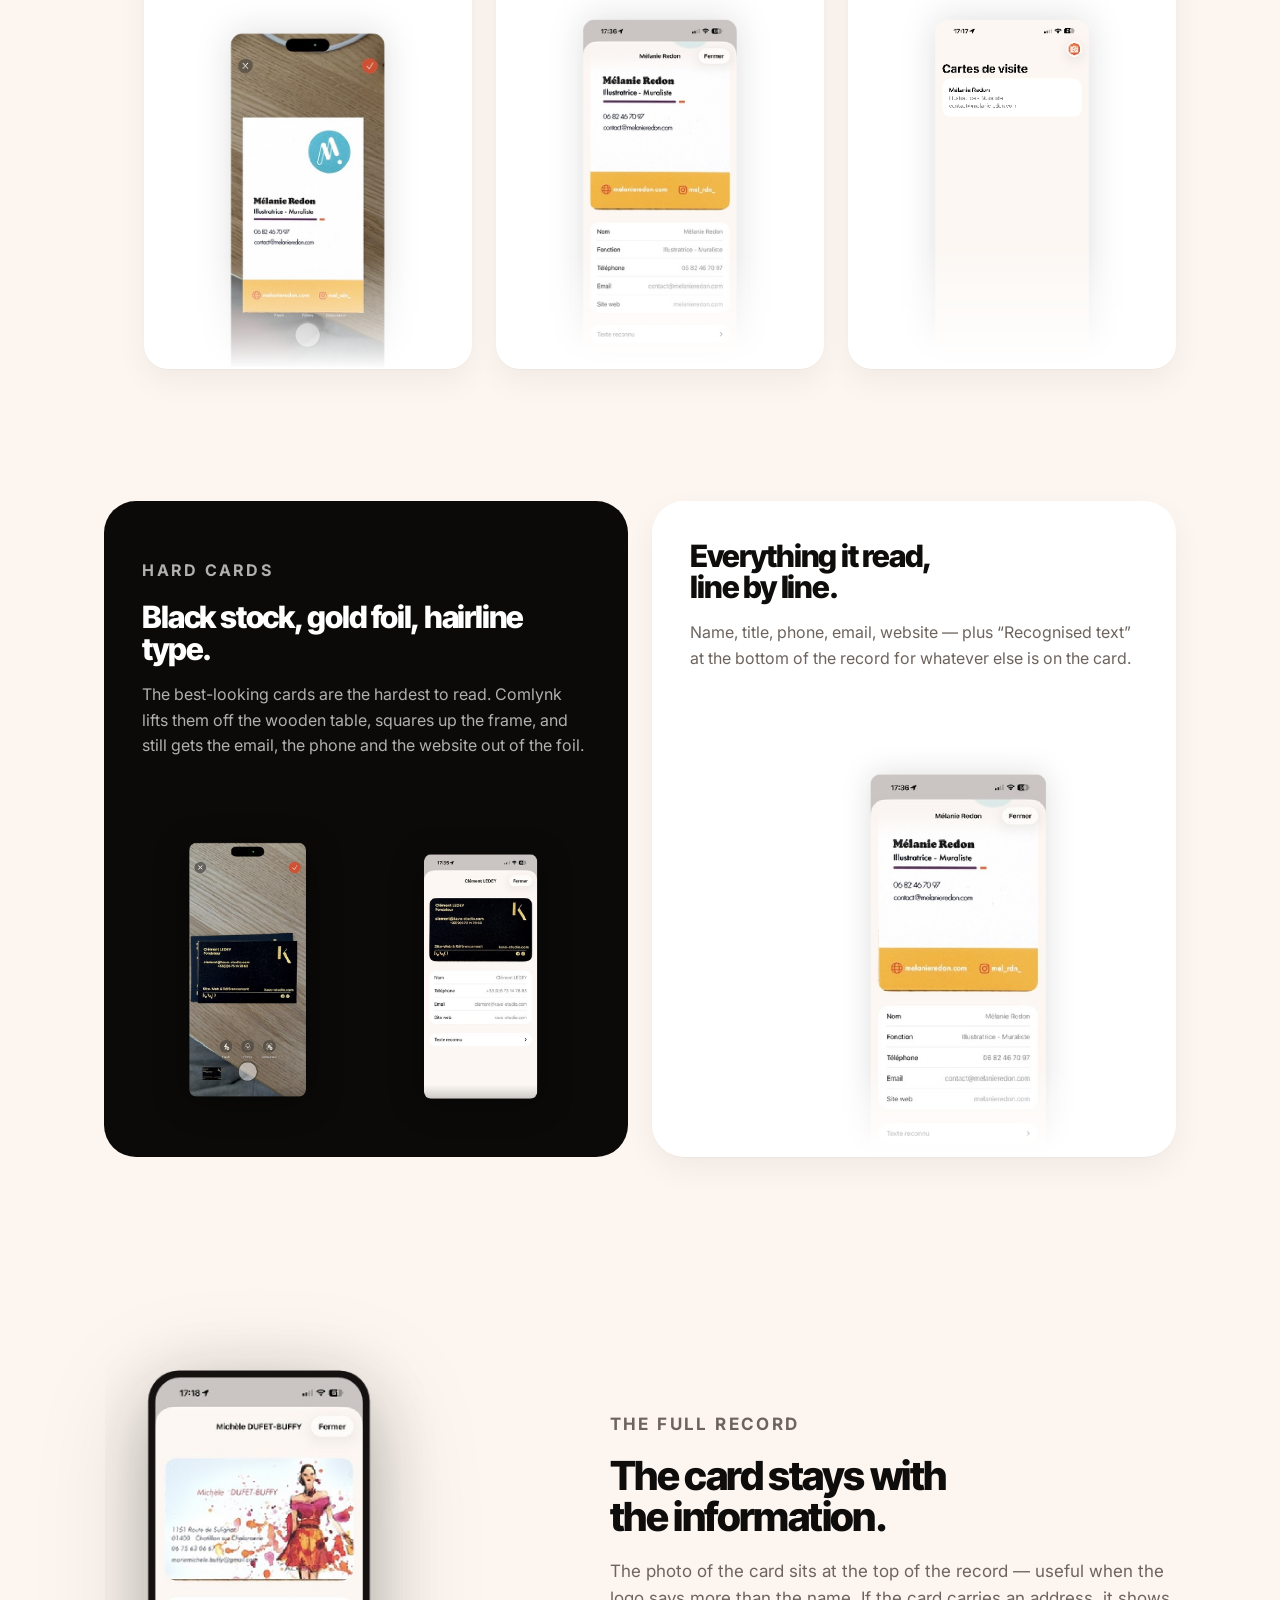
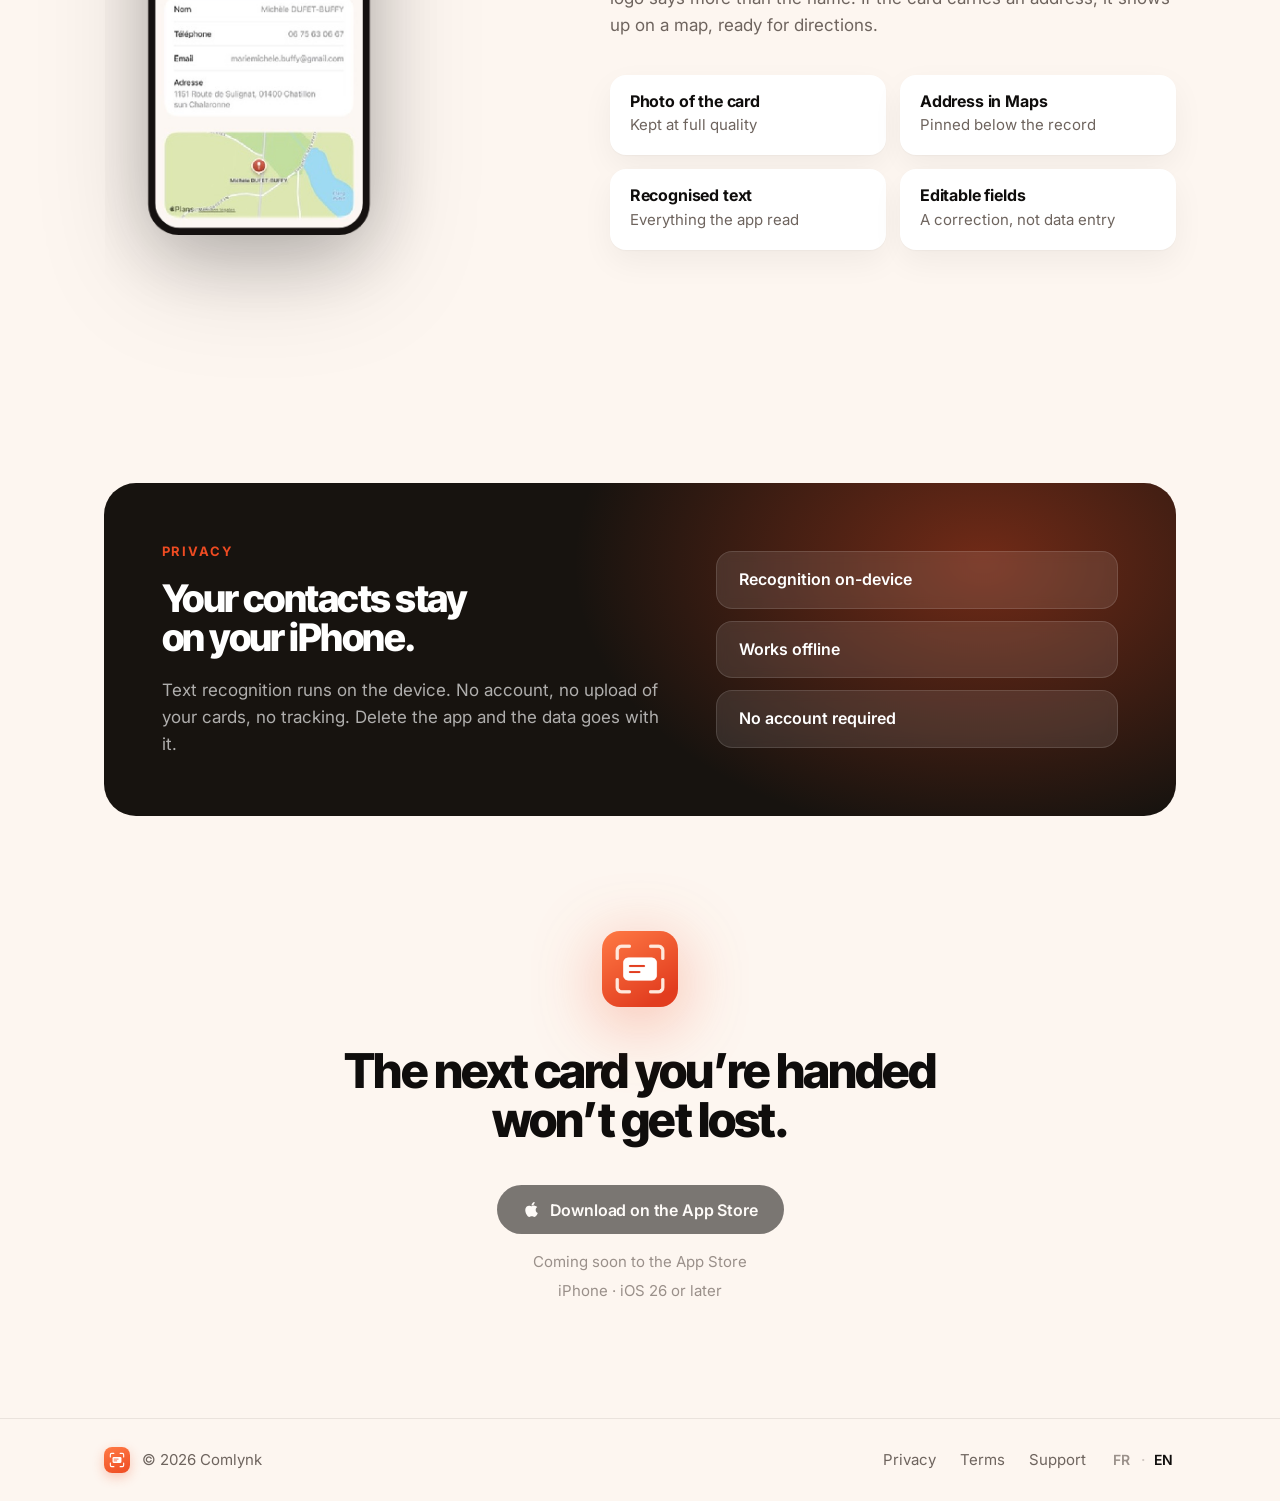
==== commit e6d0f2ea: "Corriger la hiérarchie des titres et la taille des cibles tactiles - La bande de spécifications util" ====
--- a/en/index.html
+++ b/en/index.html
@@ -141,19 +141,19 @@
         <div class="container">
           <ul class="spec-grid">
             <li>
-              <h3>Back-to-back scans</h3>
+              <p class="spec-title">Back-to-back scans</p>
               <p>“Ready for the next scan.”</p>
             </li>
             <li>
-              <h3>Flash, filters, shutter</h3>
+              <p class="spec-title">Flash, filters, shutter</p>
               <p>Colour or black and white</p>
             </li>
             <li>
-              <h3>Address on the card</h3>
+              <p class="spec-title">Address on the card</p>
               <p>Pinned in Maps</p>
             </li>
             <li>
-              <h3>Recognised text</h3>
+              <p class="spec-title">Recognised text</p>
               <p>One tap away</p>
             </li>
           </ul>
--- a/assets/css/site.css
+++ b/assets/css/site.css
@@ -265,6 +265,17 @@
   letter-spacing: 0.02em;
 }
 
+.lang a,
+.lang [aria-current="true"] {
+  /* Cible tactile d'au moins 24 x 24 px : les deux libellés font 18 px de
+     large, le remplissage complète. */
+  display: inline-flex;
+  align-items: center;
+  justify-content: center;
+  min-width: 24px;
+  min-height: 24px;
+}
+
 .lang a:hover {
   color: var(--ink);
 }
@@ -482,15 +493,14 @@
   border-left: 0;
 }
 
-.spec-grid h3 {
-  font-family: var(--font-body);
+.spec-title {
   font-size: 16px;
   font-weight: 700;
   letter-spacing: -0.01em;
   line-height: 1.3;
 }
 
-.spec-grid p {
+.spec-grid .spec-title + p {
   margin-top: 5px;
   font-size: 15px;
   color: var(--ink-soft);
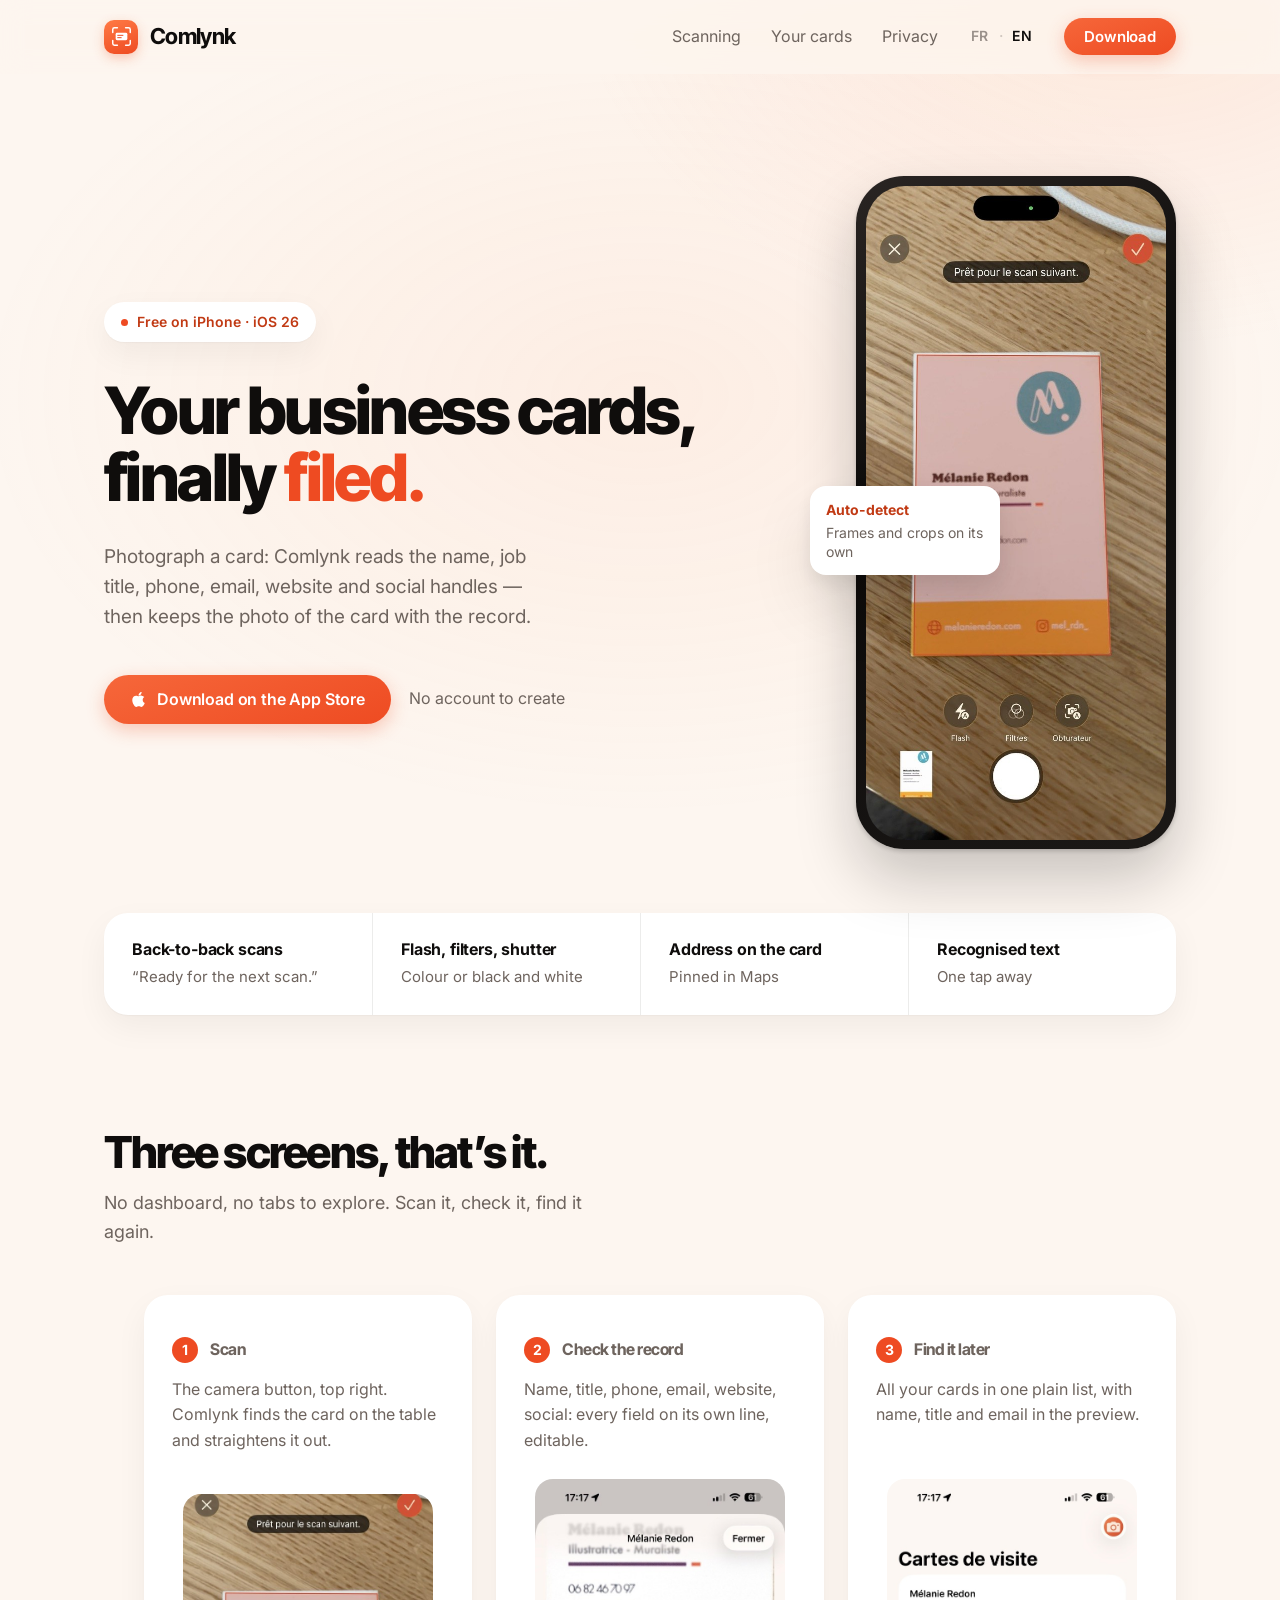
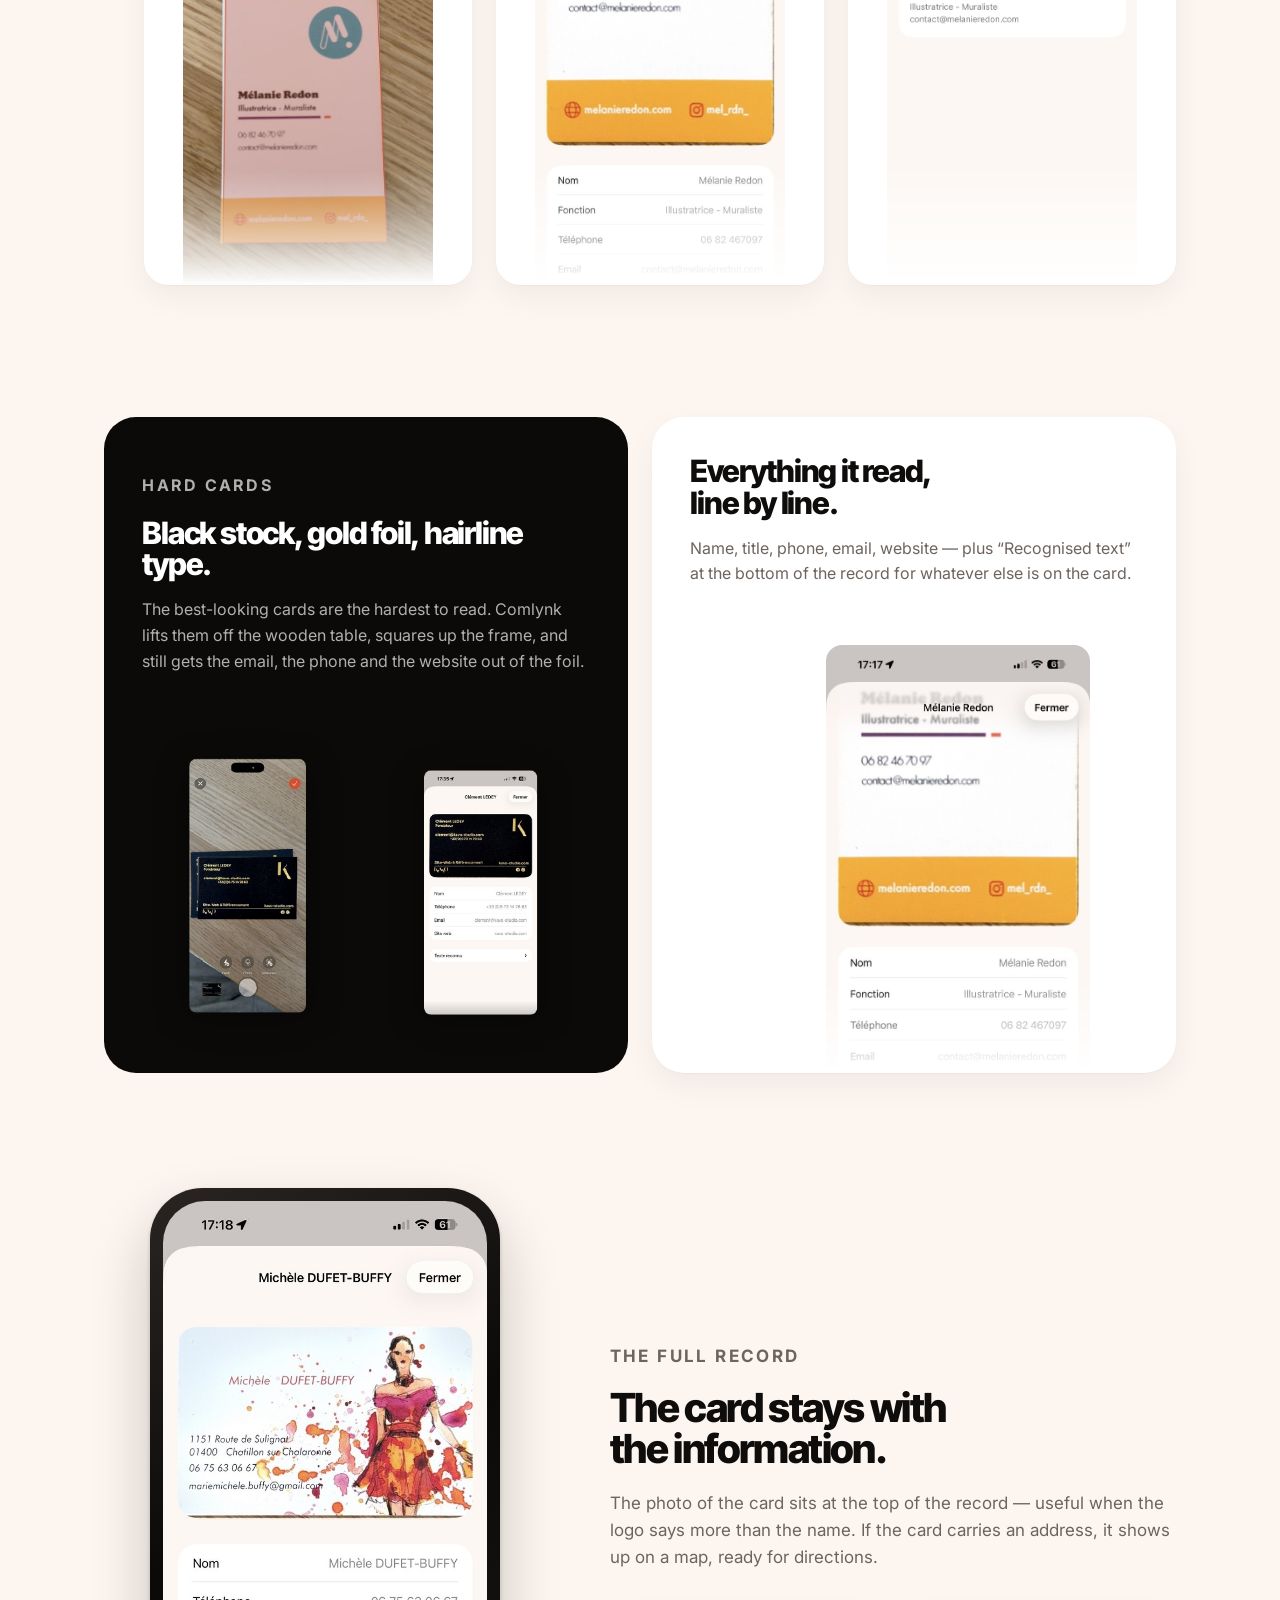
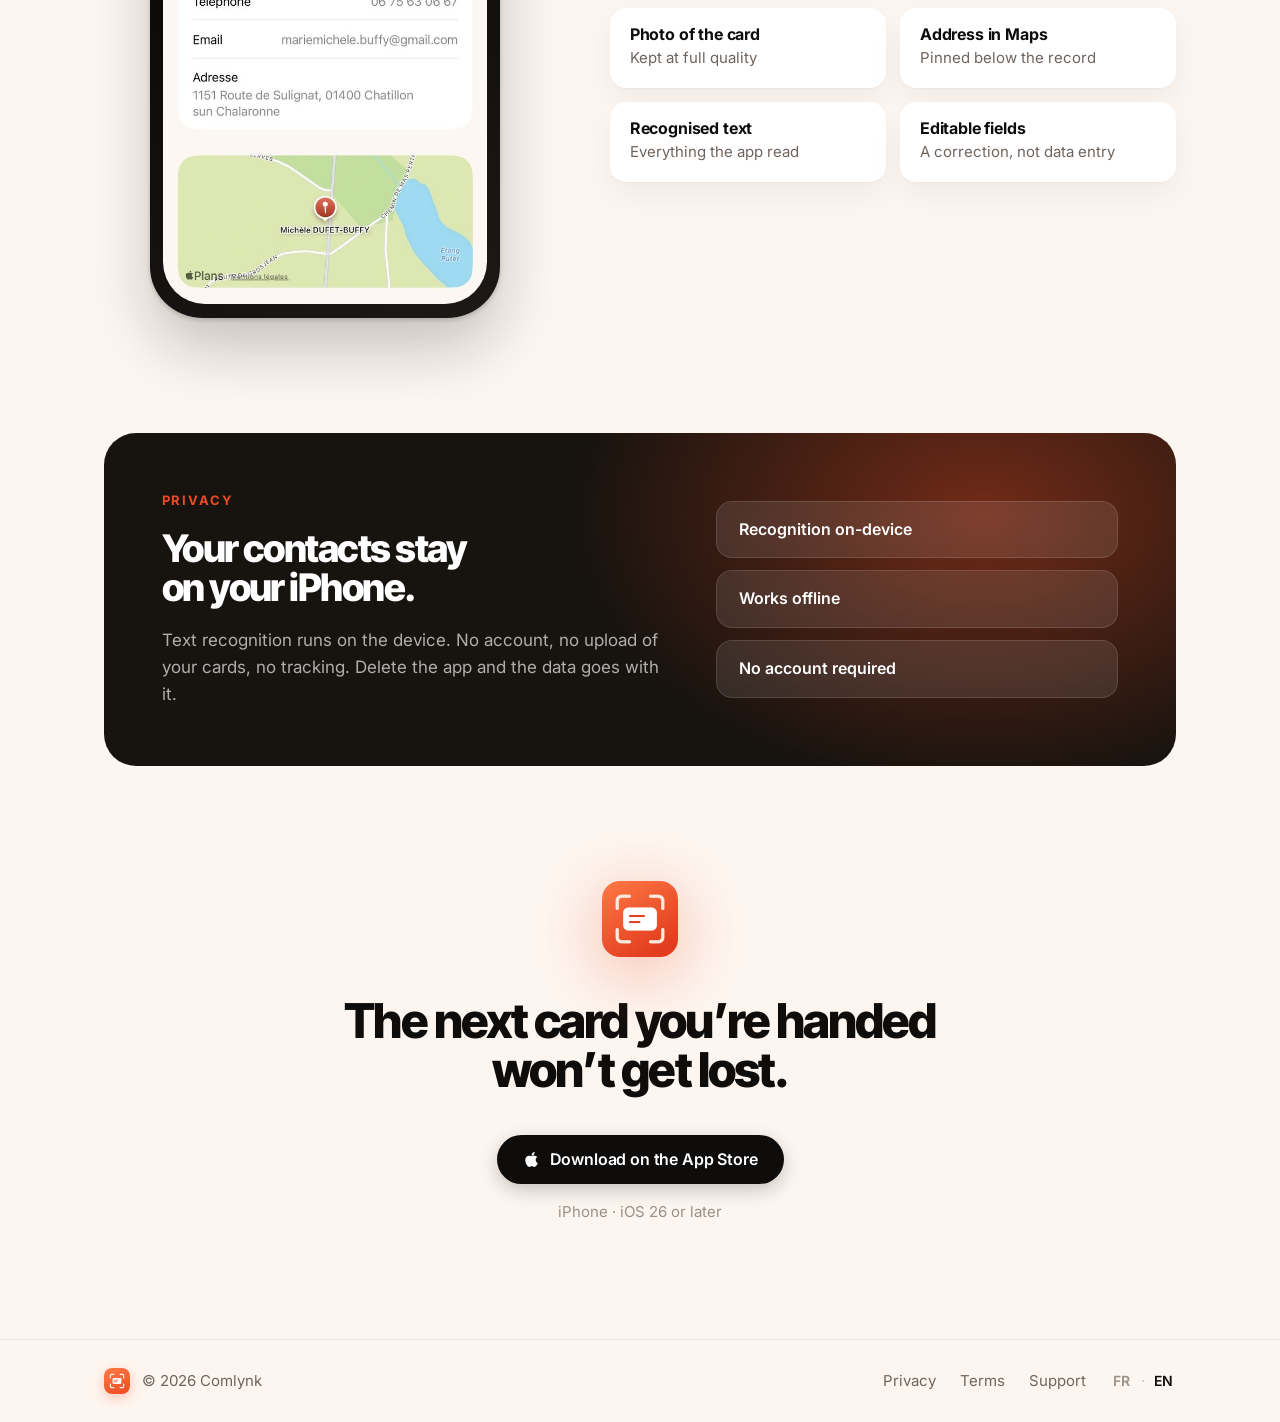
==== commit 47e213fb: "Lier les boutons App Store à la fiche Comlynk publiée Les boutons « Télécharger dans l'App Store » (" ====
--- a/en/index.html
+++ b/en/index.html
@@ -82,7 +82,7 @@
             <span aria-current="true">EN</span>
           </p>
 
-          <a class="btn btn--primary btn--small" href="#download">Download</a>
+          <a class="btn btn--primary btn--small" href="https://apps.apple.com/app/comlynk/id6815378106" rel="noopener">Download</a>
         </nav>
       </div>
     </header>
@@ -104,28 +104,29 @@
             </p>
 
             <div class="hero-cta">
-              <button class="btn btn--primary" type="button" data-store disabled>
+              <a class="btn btn--primary" href="https://apps.apple.com/app/comlynk/id6815378106" rel="noopener">
                 <svg viewBox="0 0 384 512" fill="currentColor" aria-hidden="true">
                   <path
                     d="M318.7 268.7c-.2-36.7 16.4-64.4 50-84.8-18.8-26.9-47.2-41.7-84.7-44.6-35.5-2.8-74.3 20.7-88.5 20.7-15 0-49.4-19.7-76.4-19.7C63.3 141.2 4 184.8 4 273.5q0 39.3 14.4 81.2c12.8 36.7 59 126.7 107.2 125.2 25.2-.6 43-17.9 75.8-17.9 31.8 0 48.3 17.9 76.4 17.9 48.6-.7 90.4-82.5 102.6-119.3-65.2-30.7-61.7-90-61.7-91.9zm-56.6-164.2c27.3-32.4 24.8-61.9 24-72.5-24.1 1.4-52 16.4-67.9 34.9-17.5 19.8-27.8 44.3-25.6 71.9 26.1 2 49.9-11.4 69.5-34.3z"
                   />
                 </svg>
                 Download on the App Store
-              </button>
+              </a>
               <p class="cta-note">No account to create</p>
             </div>
 
-            <p class="cta-soon" data-store-soon>Coming soon to the App Store</p>
           </div>
 
           <div class="hero-media">
-            <img
-              src="../assets/img/hero-scan.png"
-              width="447"
-              height="806"
-              alt="An iPhone photographs a business card lying on a wooden table; Comlynk detects the card and shows “Ready for the next scan”."
-              fetchpriority="high"
-            />
+            <div class="device">
+              <img
+                src="../assets/img/hero-scan.jpg"
+                width="601"
+                height="1306"
+                alt="An iPhone photographs a business card lying on a wooden table; Comlynk detects the card and shows “Ready for the next scan”."
+                fetchpriority="high"
+              />
+            </div>
             <p class="hero-tip">
               <strong>Auto-detect</strong>
               <span>Frames and crops on its own</span>
@@ -179,9 +180,9 @@
               </p>
               <figure class="step-shot">
                 <img
-                  src="../assets/img/step-scan.png"
-                  width="285"
-                  height="445"
+                  src="../assets/img/step-scan.jpg"
+                  width="601"
+                  height="939"
                   alt="The scanning screen: a white business card on a wooden table, outlined by the app."
                   loading="lazy"
                 />
@@ -197,9 +198,9 @@
               </p>
               <figure class="step-shot">
                 <img
-                  src="../assets/img/step-record.png"
-                  width="285"
-                  height="462"
+                  src="../assets/img/record-melanie.jpg"
+                  width="601"
+                  height="974"
                   alt="A contact record: the photo of the card at the top, then the name, job title, phone, email and website."
                   loading="lazy"
                 />
@@ -214,8 +215,8 @@
               <figure class="step-shot">
                 <img
                   src="../assets/img/step-list.png"
-                  width="285"
-                  height="462"
+                  width="601"
+                  height="974"
                   alt="The business card list: each row shows the name, job title and email."
                   loading="lazy"
                 />
@@ -264,9 +265,9 @@
             </p>
             <div class="panel-shots panel-shots--single">
               <img
-                src="../assets/img/record-full.png"
-                width="364"
-                height="591"
+                src="../assets/img/record-melanie.jpg"
+                width="601"
+                height="974"
                 alt="A full record with the photo of the card, the detected fields and the “Recognised text” link."
                 loading="lazy"
               />
@@ -281,13 +282,15 @@
       <section class="record" id="cards">
         <div class="container record-grid">
           <figure class="record-media">
-            <img
-              src="../assets/img/record-map.png"
-              width="411"
-              height="752"
-              alt="A record showing the photo of an illustrated card, the contact details, then the address pinned on a map."
-              loading="lazy"
-            />
+            <div class="device">
+              <img
+                src="../assets/img/record-map.jpg"
+                width="601"
+                height="1306"
+                alt="A record showing the photo of an illustrated card, the contact details, then the address pinned on a map."
+                loading="lazy"
+              />
+            </div>
           </figure>
 
           <div class="record-copy">
@@ -361,16 +364,15 @@
 
           <h2>The next card you’re handed<br />won’t get lost.</h2>
 
-          <button class="btn btn--dark" type="button" data-store disabled>
+          <a class="btn btn--dark" href="https://apps.apple.com/app/comlynk/id6815378106" rel="noopener">
             <svg viewBox="0 0 384 512" fill="currentColor" aria-hidden="true">
               <path
                 d="M318.7 268.7c-.2-36.7 16.4-64.4 50-84.8-18.8-26.9-47.2-41.7-84.7-44.6-35.5-2.8-74.3 20.7-88.5 20.7-15 0-49.4-19.7-76.4-19.7C63.3 141.2 4 184.8 4 273.5q0 39.3 14.4 81.2c12.8 36.7 59 126.7 107.2 125.2 25.2-.6 43-17.9 75.8-17.9 31.8 0 48.3 17.9 76.4 17.9 48.6-.7 90.4-82.5 102.6-119.3-65.2-30.7-61.7-90-61.7-91.9zm-56.6-164.2c27.3-32.4 24.8-61.9 24-72.5-24.1 1.4-52 16.4-67.9 34.9-17.5 19.8-27.8 44.3-25.6 71.9 26.1 2 49.9-11.4 69.5-34.3z"
               />
             </svg>
             Download on the App Store
-          </button>
-
-          <p class="final-note" data-store-soon>Coming soon to the App Store</p>
+          </a>
+
           <p class="final-note">iPhone · iOS 26 or later</p>
         </div>
       </section>
--- a/assets/css/site.css
+++ b/assets/css/site.css
@@ -245,14 +245,6 @@
   box-shadow: 0 10px 24px rgba(15, 13, 12, 0.28);
 }
 
-/* Le bouton App Store tant que l'app n'est pas publiée : même allure,
-   mais inerte. Voir assets/js/site.js pour le basculer en lien. */
-.btn[disabled] {
-  cursor: default;
-  opacity: 0.55;
-  box-shadow: none;
-}
-
 /* Sélecteur de langue --------------------------------------------------- */
 
 .lang {
@@ -316,6 +308,26 @@
   background: var(--white);
   border-radius: var(--radius-lg);
   box-shadow: var(--shadow-card);
+}
+
+/* Châssis d'iPhone ------------------------------------------------------ */
+
+/* Les captures sont brutes, sans coque : le boîtier est dessiné ici, ce qui
+   évite de le figer dans l'image et garde les pixels pour l'écran. Les rayons
+   sont en pourcentage (horizontal / vertical) pour rester circulaires quelle
+   que soit la largeur d'affichage. */
+.device {
+  position: relative;
+  padding: 3%;
+  background: linear-gradient(150deg, #2a2523, #0b0a09 42%, #1c1917);
+  border-radius: 15% / 7%;
+  box-shadow: 0 2px 4px rgba(15, 13, 12, 0.18),
+    0 30px 60px rgba(15, 13, 12, 0.22);
+}
+
+.device img {
+  width: 100%;
+  border-radius: 13% / 6%;
 }
 
 /* --------------------------------------------------------------------------
@@ -367,7 +379,7 @@
 
 .hero-grid {
   display: grid;
-  grid-template-columns: minmax(0, 1.2fr) minmax(0, 0.78fr);
+  grid-template-columns: minmax(0, 1.2fr) minmax(0, 0.64fr);
   align-items: center;
   gap: clamp(32px, 4vw, 60px);
 }
@@ -423,23 +435,16 @@
   color: var(--ink-soft);
 }
 
-.cta-soon {
-  margin-top: 12px;
-  font-size: 14px;
-  color: var(--ink-mute);
-}
-
 /* Visuel du héro : le mockup déborde légèrement vers le bas, comme dans
    la maquette, avec l'étiquette « Détection auto » qui mord dessus. */
 .hero-media {
   position: relative;
   justify-self: end;
-  width: min(114%, 420px);
-}
-
-.hero-media img {
+  width: min(100%, 320px);
+}
+
+.hero-media .device {
   width: 100%;
-  filter: drop-shadow(0 30px 60px rgba(15, 13, 12, 0.18));
 }
 
 .hero-tip {
@@ -673,9 +678,9 @@
   margin: 0;
 }
 
-.record-media img {
-  width: min(100%, 380px);
-  filter: drop-shadow(0 26px 52px rgba(15, 13, 12, 0.16));
+.record-media .device {
+  width: min(100%, 350px);
+  margin-inline: auto;
 }
 
 .record-copy h2 {
@@ -945,7 +950,7 @@
 
   .hero-media {
     justify-self: center;
-    width: min(100%, 360px);
+    width: min(100%, 320px);
   }
 
   .hero-tip {
@@ -998,6 +1003,15 @@
     gap: 16px;
   }
 
+  .header-inner {
+    gap: 16px;
+  }
+
+  .brand {
+    font-size: 20px;
+    gap: 10px;
+  }
+
   .hero {
     padding-top: 36px;
   }
@@ -1007,7 +1021,7 @@
   }
 
   .hero-media {
-    width: min(100%, 300px);
+    width: min(100%, 290px);
   }
 
   .hero-tip {
@@ -1074,3 +1088,9 @@
     display: none;
   }
 }
+
+@media (max-width: 560px) {
+  .site-header .btn {
+    display: none;
+  }
+}
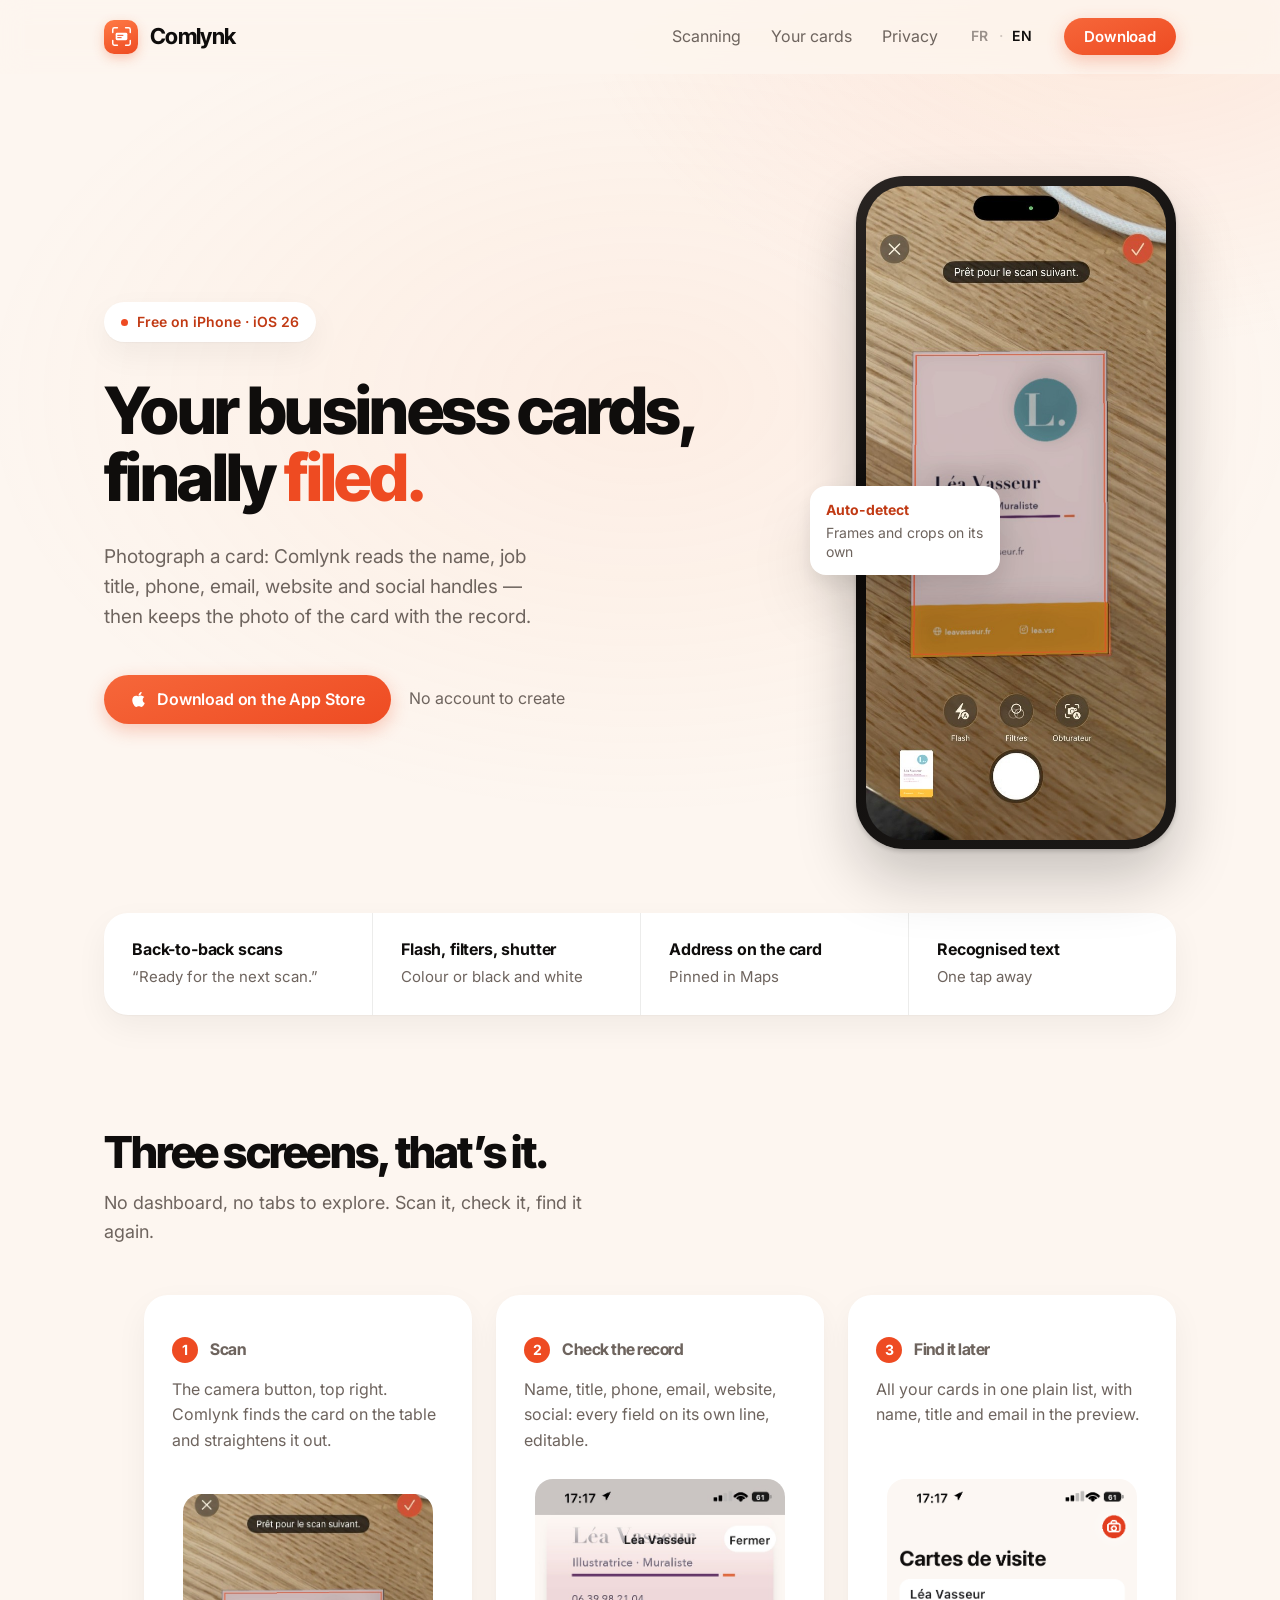
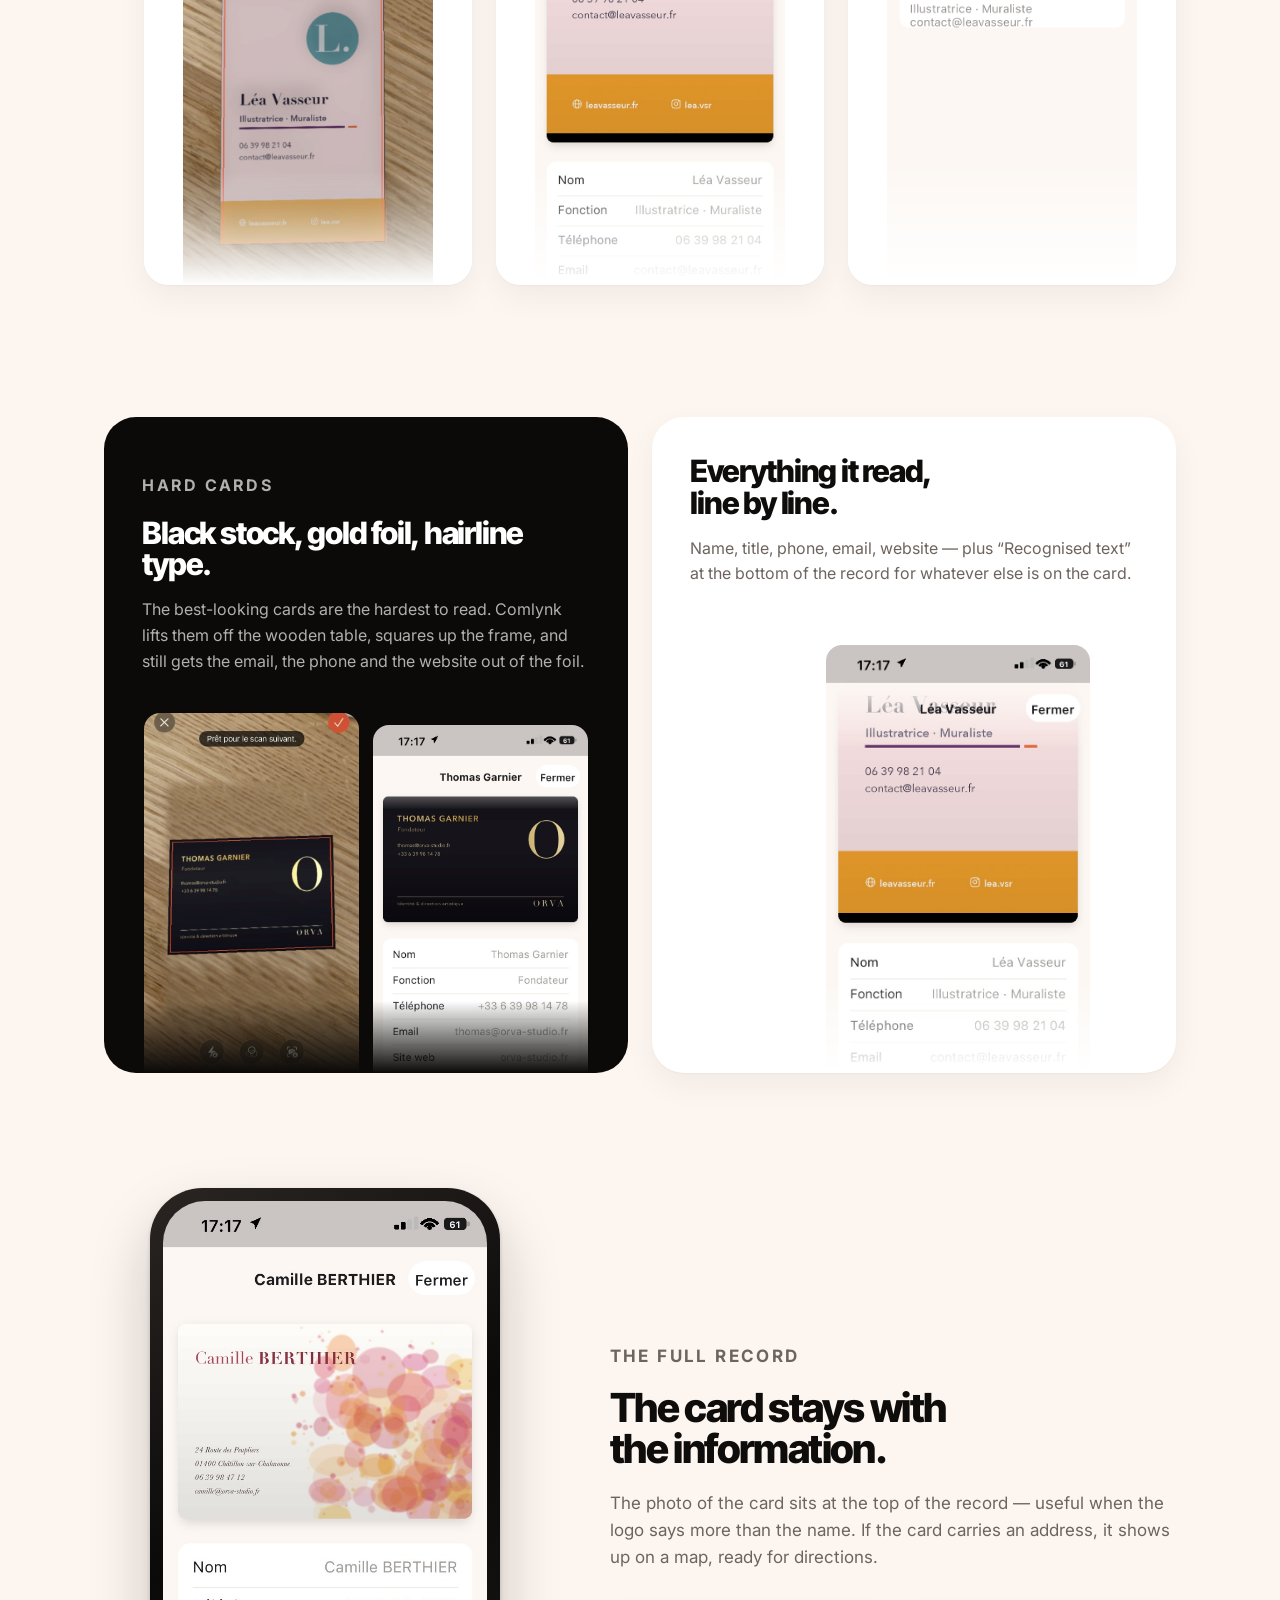
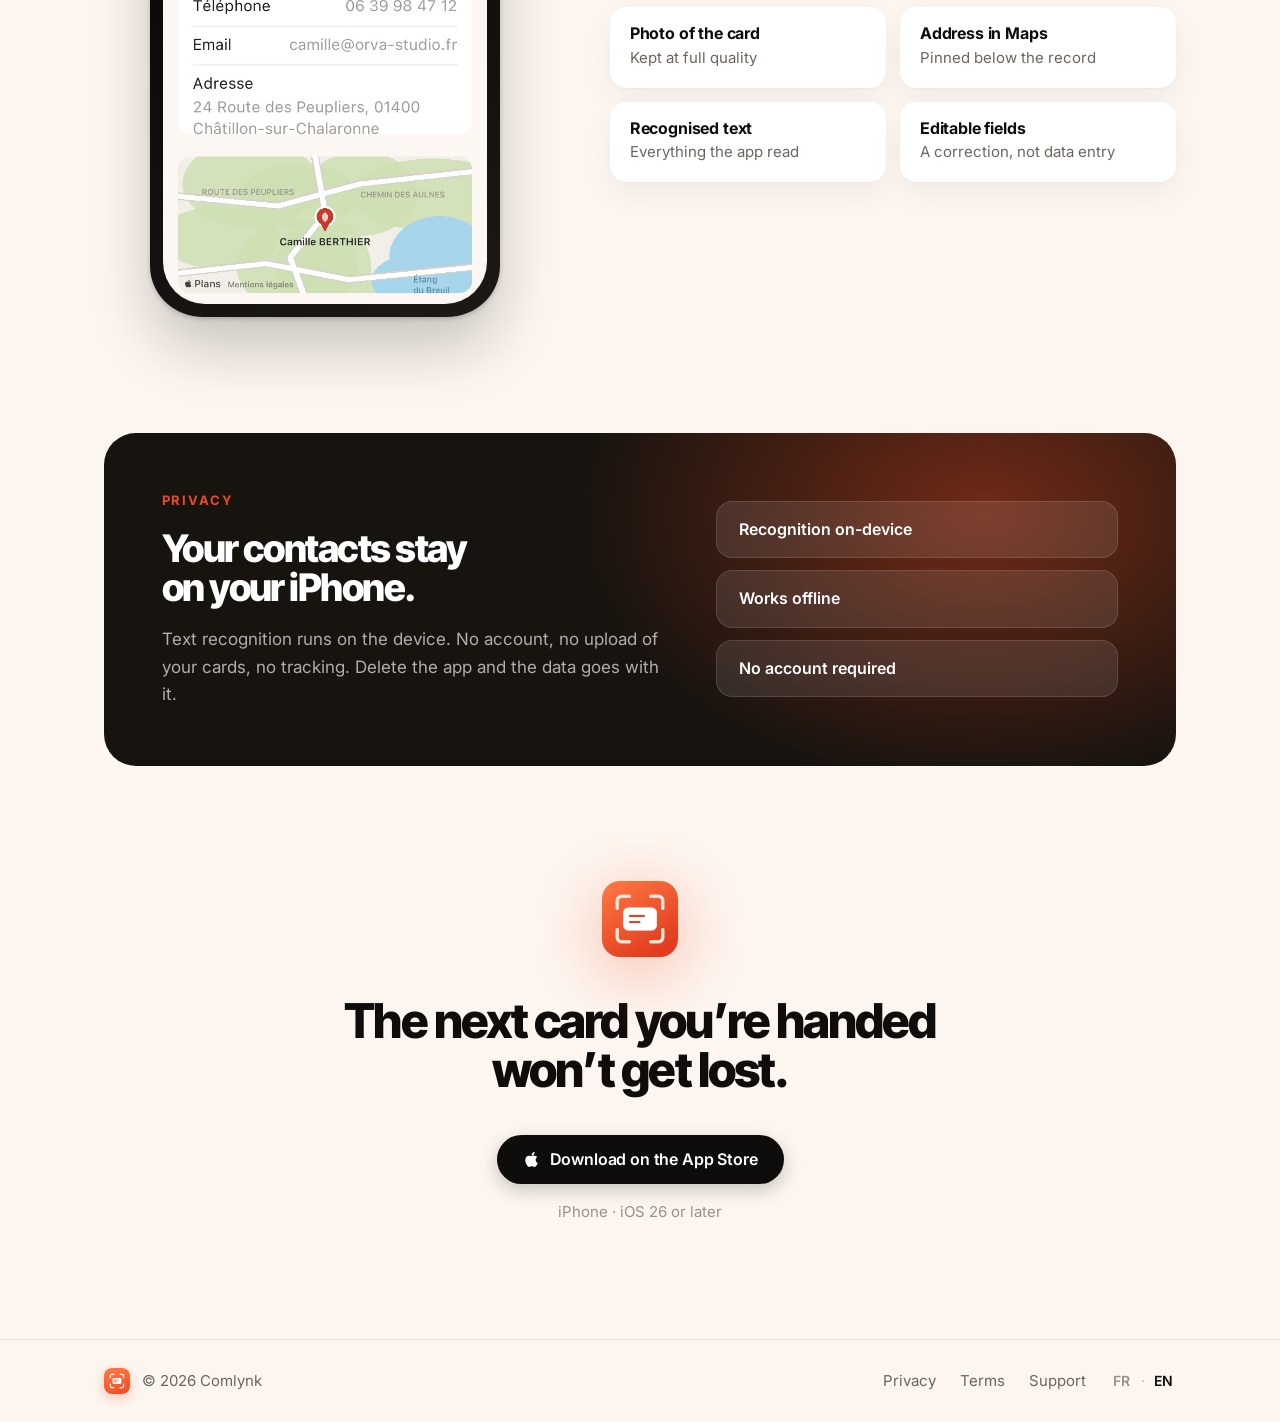
==== commit 0eec5a52: "Remplacer toutes les captures par des personnes et des cartes fictives Plus aucune donnée réelle sur" ====
--- a/en/index.html
+++ b/en/index.html
@@ -183,7 +183,7 @@
                   src="../assets/img/step-scan.jpg"
                   width="601"
                   height="939"
-                  alt="The scanning screen: a white business card on a wooden table, outlined by the app."
+                  alt="The scanning screen: a pink business card on a wooden table, outlined by the app."
                   loading="lazy"
                 />
               </figure>
@@ -198,7 +198,7 @@
               </p>
               <figure class="step-shot">
                 <img
-                  src="../assets/img/record-melanie.jpg"
+                  src="../assets/img/record-lea.jpg"
                   width="601"
                   height="974"
                   alt="A contact record: the photo of the card at the top, then the name, job title, phone, email and website."
@@ -241,16 +241,16 @@
             </p>
             <div class="panel-shots">
               <img
-                src="../assets/img/hard-scan.png"
-                width="320"
-                height="537"
+                src="../assets/img/hard-scan.jpg"
+                width="601"
+                height="1008"
                 alt="Scanning a black business card with gold lettering, lying on a wooden table."
                 loading="lazy"
               />
               <img
-                src="../assets/img/hard-record.png"
-                width="332"
-                height="537"
+                src="../assets/img/hard-record.jpg"
+                width="601"
+                height="974"
                 alt="The resulting record: name, phone, email and website pulled out of the gold-foil card."
                 loading="lazy"
               />
@@ -265,7 +265,7 @@
             </p>
             <div class="panel-shots panel-shots--single">
               <img
-                src="../assets/img/record-melanie.jpg"
+                src="../assets/img/record-lea.jpg"
                 width="601"
                 height="974"
                 alt="A full record with the photo of the card, the detected fields and the “Recognised text” link."
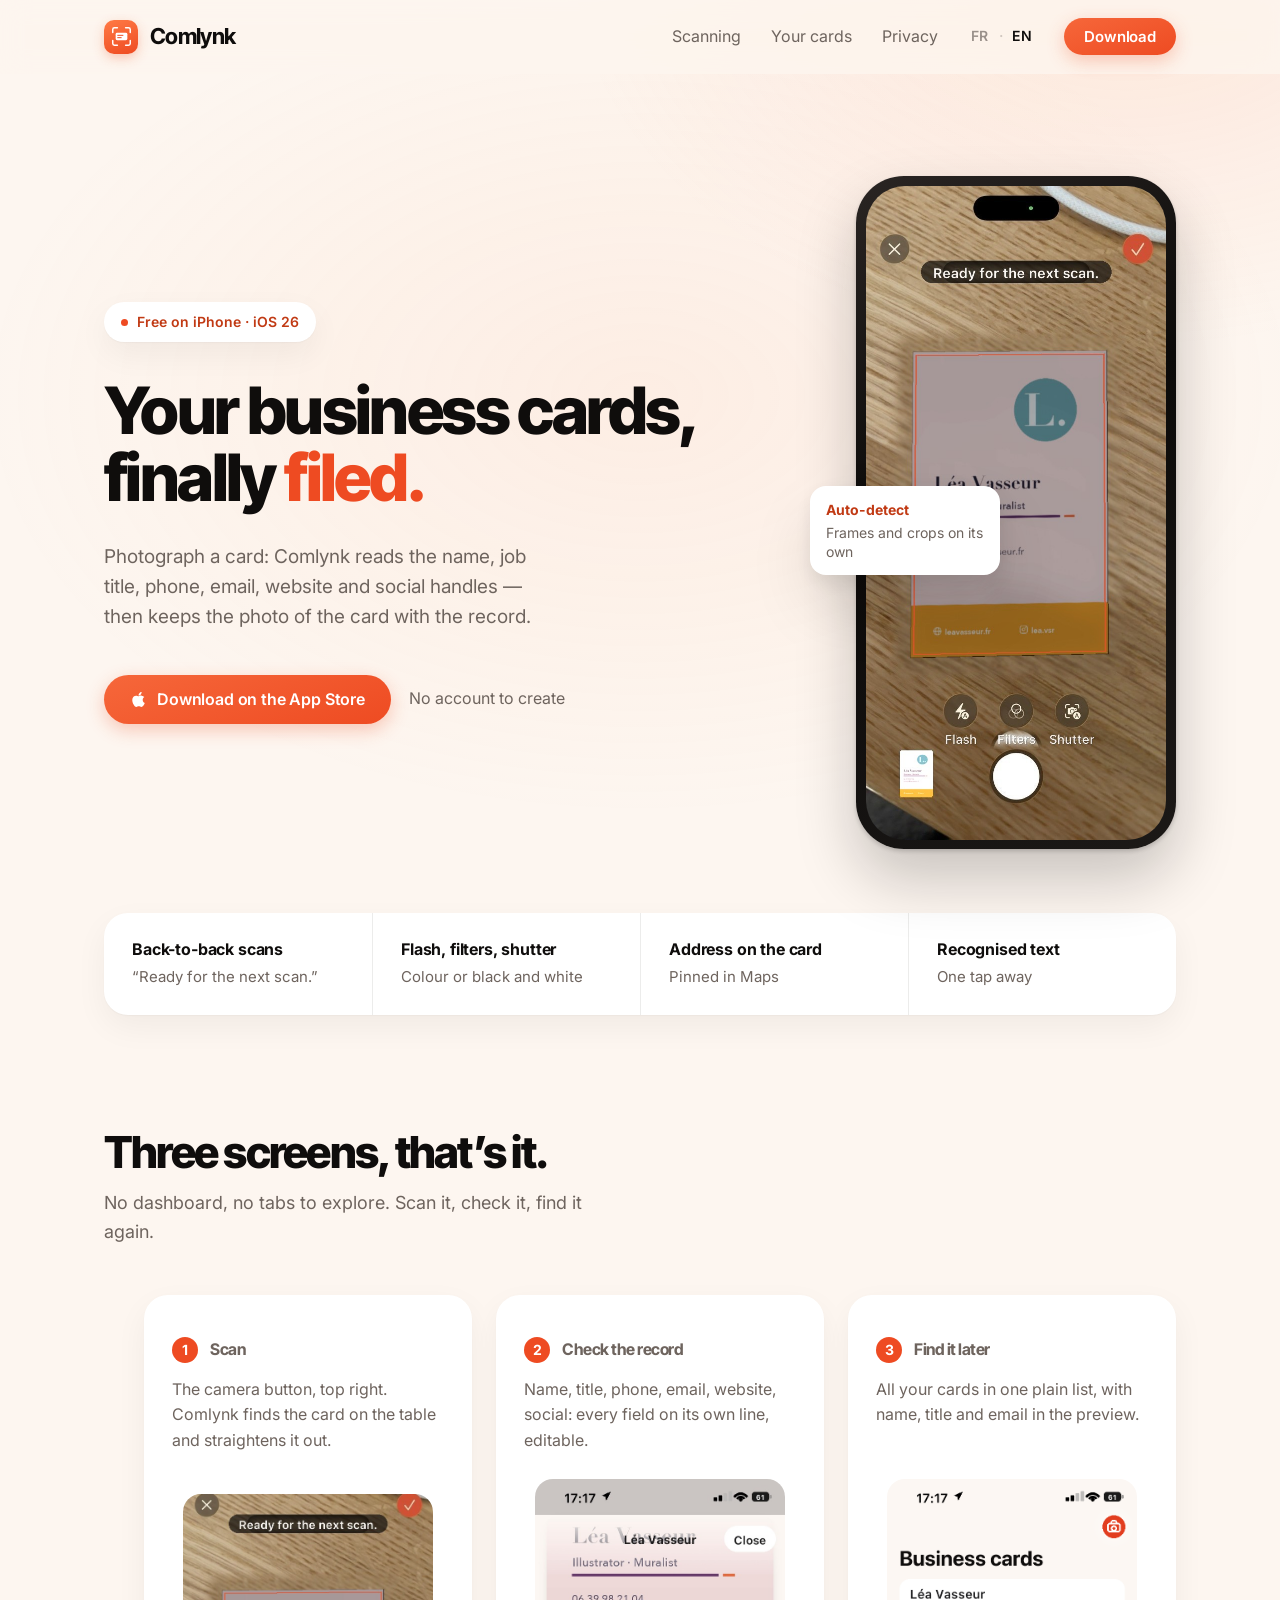
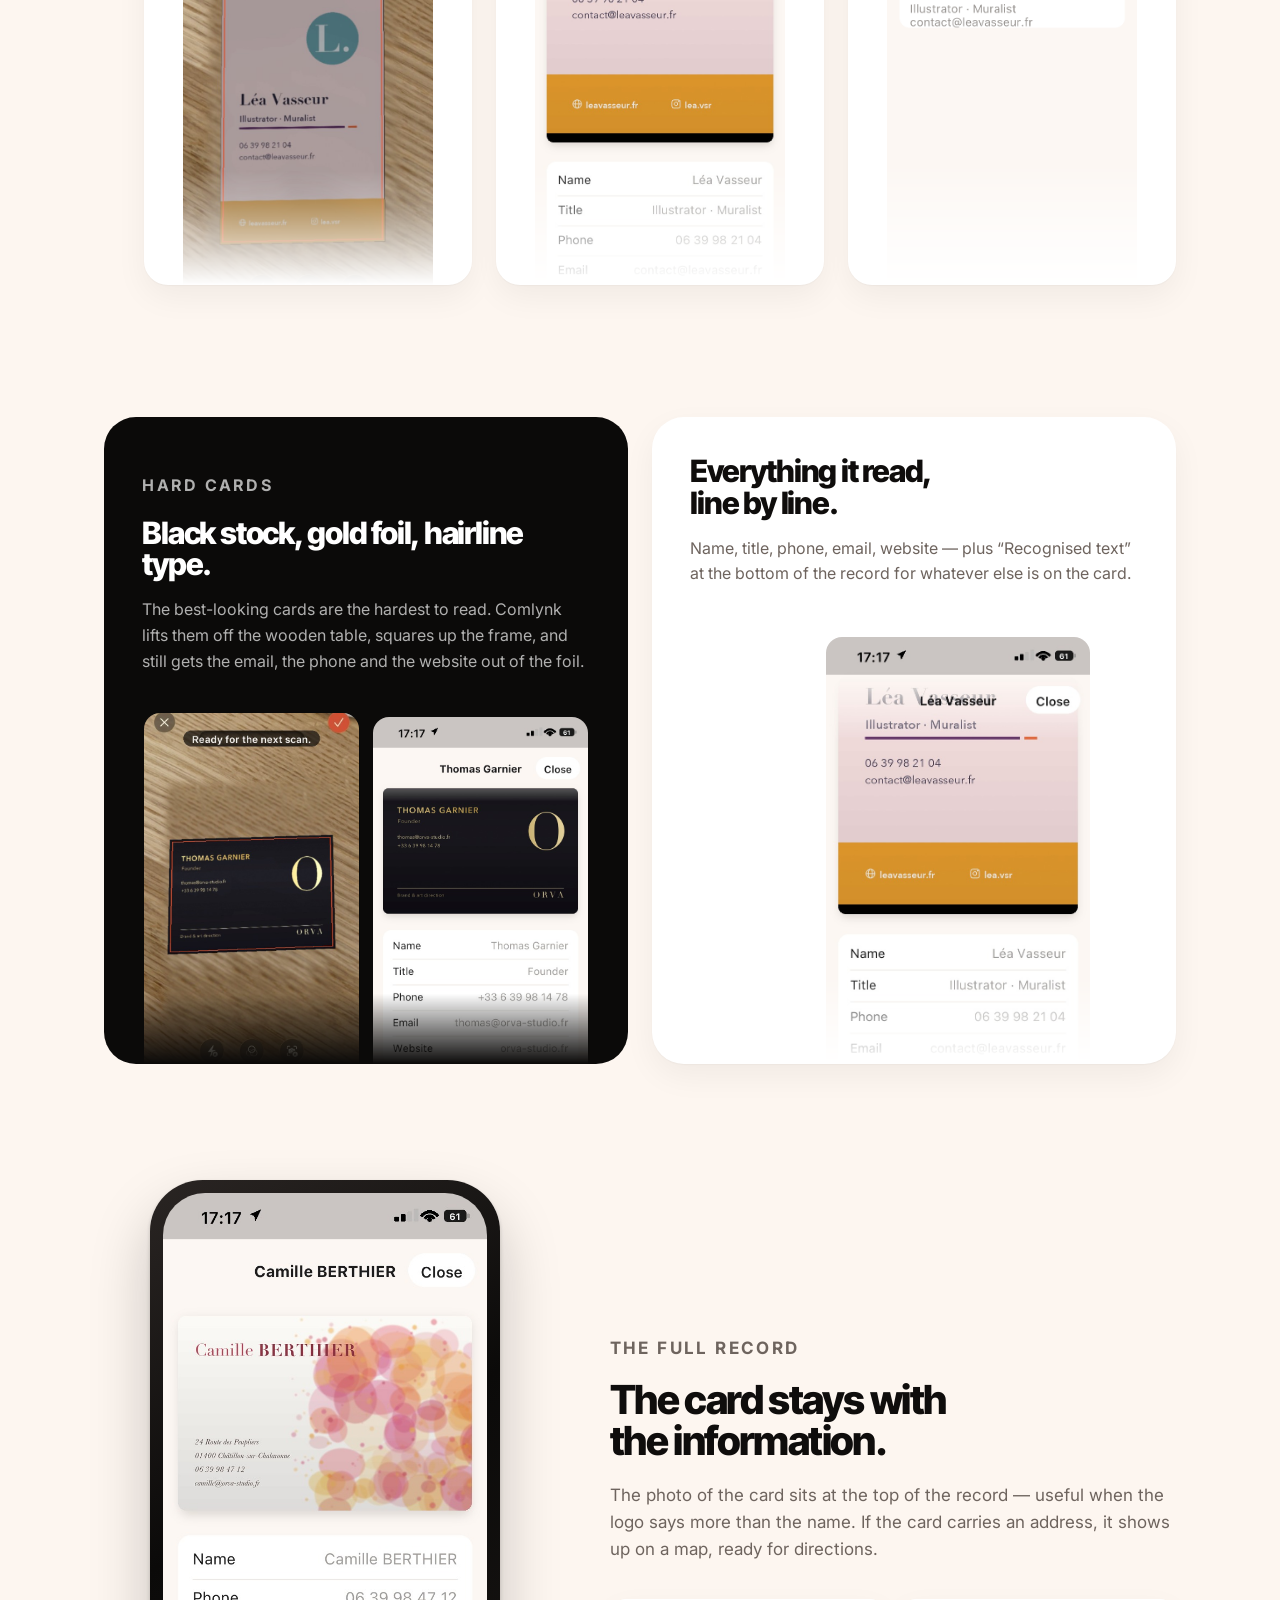
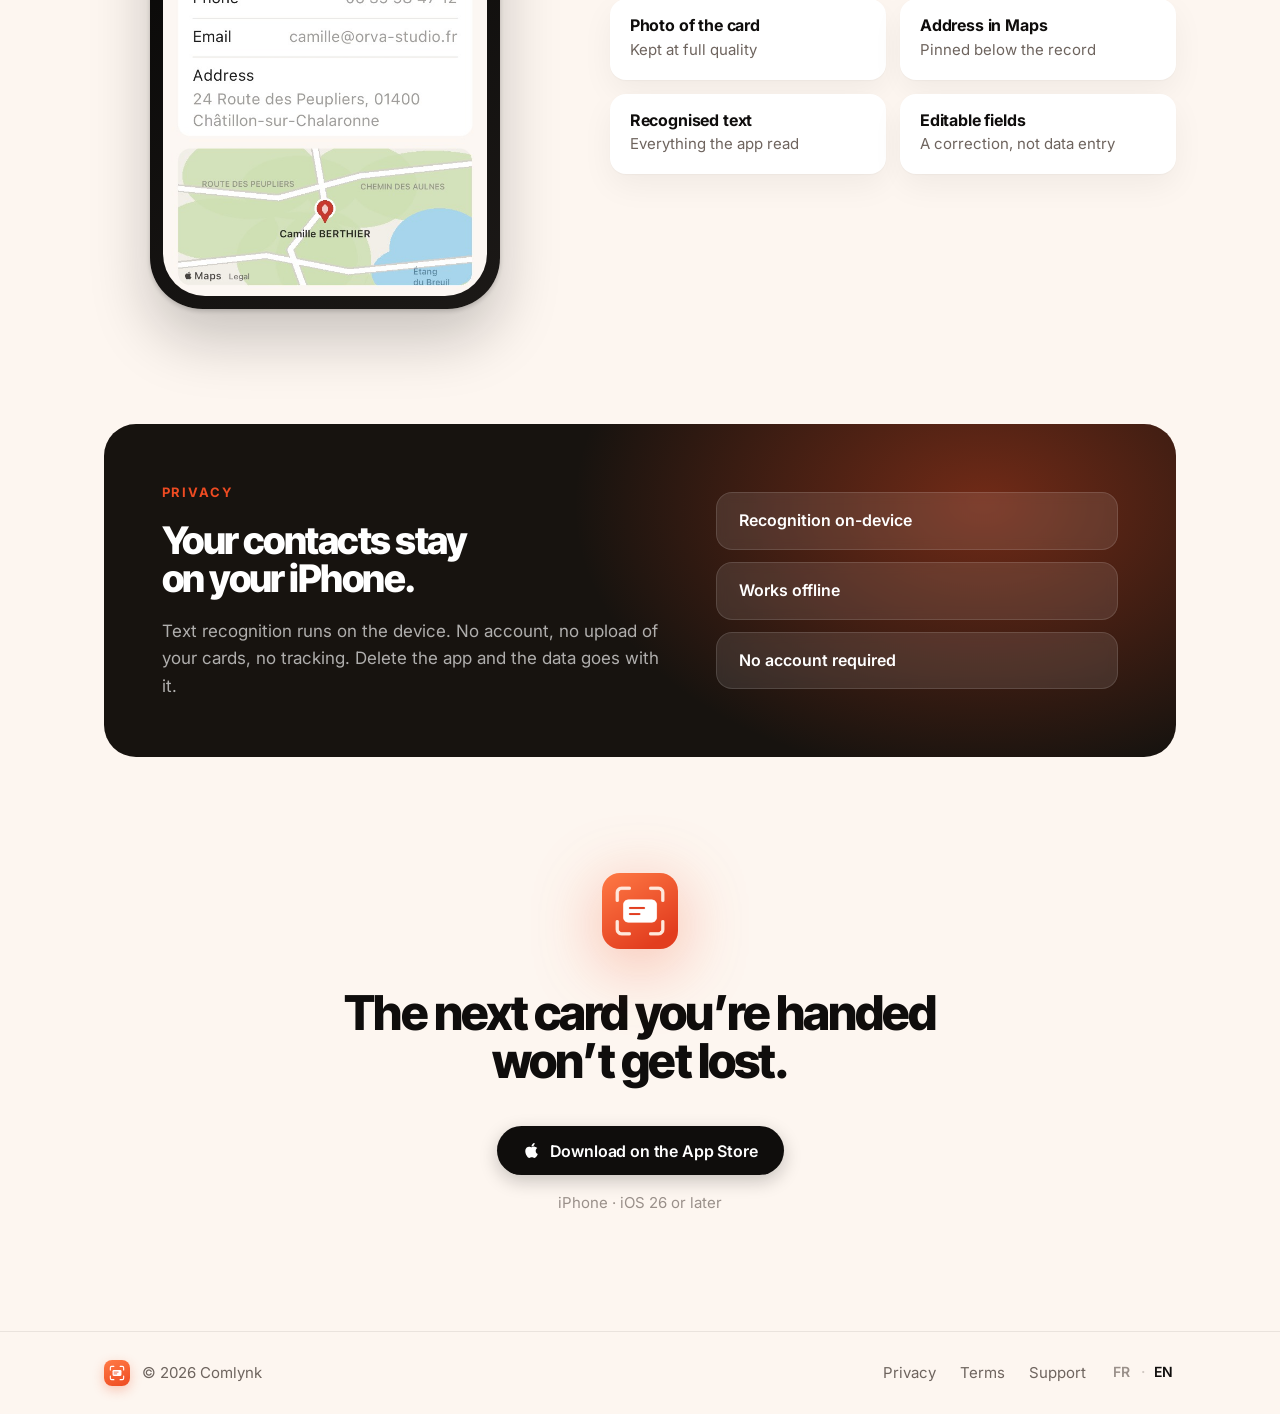
==== commit 782bd06d: "Un jeu de captures par langue : la page anglaise montre une interface anglaise Les copies d'écran ét" ====
--- a/en/index.html
+++ b/en/index.html
@@ -120,7 +120,7 @@
           <div class="hero-media">
             <div class="device">
               <img
-                src="../assets/img/hero-scan.jpg"
+                src="../assets/img/en/hero-scan.jpg"
                 width="601"
                 height="1306"
                 alt="An iPhone photographs a business card lying on a wooden table; Comlynk detects the card and shows “Ready for the next scan”."
@@ -180,7 +180,7 @@
               </p>
               <figure class="step-shot">
                 <img
-                  src="../assets/img/step-scan.jpg"
+                  src="../assets/img/en/step-scan.jpg"
                   width="601"
                   height="939"
                   alt="The scanning screen: a pink business card on a wooden table, outlined by the app."
@@ -198,7 +198,7 @@
               </p>
               <figure class="step-shot">
                 <img
-                  src="../assets/img/record-lea.jpg"
+                  src="../assets/img/en/record-lea.jpg"
                   width="601"
                   height="974"
                   alt="A contact record: the photo of the card at the top, then the name, job title, phone, email and website."
@@ -214,7 +214,7 @@
               <p>All your cards in one plain list, with name, title and email in the preview.</p>
               <figure class="step-shot">
                 <img
-                  src="../assets/img/step-list.png"
+                  src="../assets/img/en/step-list.png"
                   width="601"
                   height="974"
                   alt="The business card list: each row shows the name, job title and email."
@@ -241,14 +241,14 @@
             </p>
             <div class="panel-shots">
               <img
-                src="../assets/img/hard-scan.jpg"
+                src="../assets/img/en/hard-scan.jpg"
                 width="601"
-                height="1008"
+                height="985"
                 alt="Scanning a black business card with gold lettering, lying on a wooden table."
                 loading="lazy"
               />
               <img
-                src="../assets/img/hard-record.jpg"
+                src="../assets/img/en/hard-record.jpg"
                 width="601"
                 height="974"
                 alt="The resulting record: name, phone, email and website pulled out of the gold-foil card."
@@ -265,7 +265,7 @@
             </p>
             <div class="panel-shots panel-shots--single">
               <img
-                src="../assets/img/record-lea.jpg"
+                src="../assets/img/en/record-lea.jpg"
                 width="601"
                 height="974"
                 alt="A full record with the photo of the card, the detected fields and the “Recognised text” link."
@@ -284,7 +284,7 @@
           <figure class="record-media">
             <div class="device">
               <img
-                src="../assets/img/record-map.jpg"
+                src="../assets/img/en/record-map.jpg"
                 width="601"
                 height="1306"
                 alt="A record showing the photo of an illustrated card, the contact details, then the address pinned on a map."
